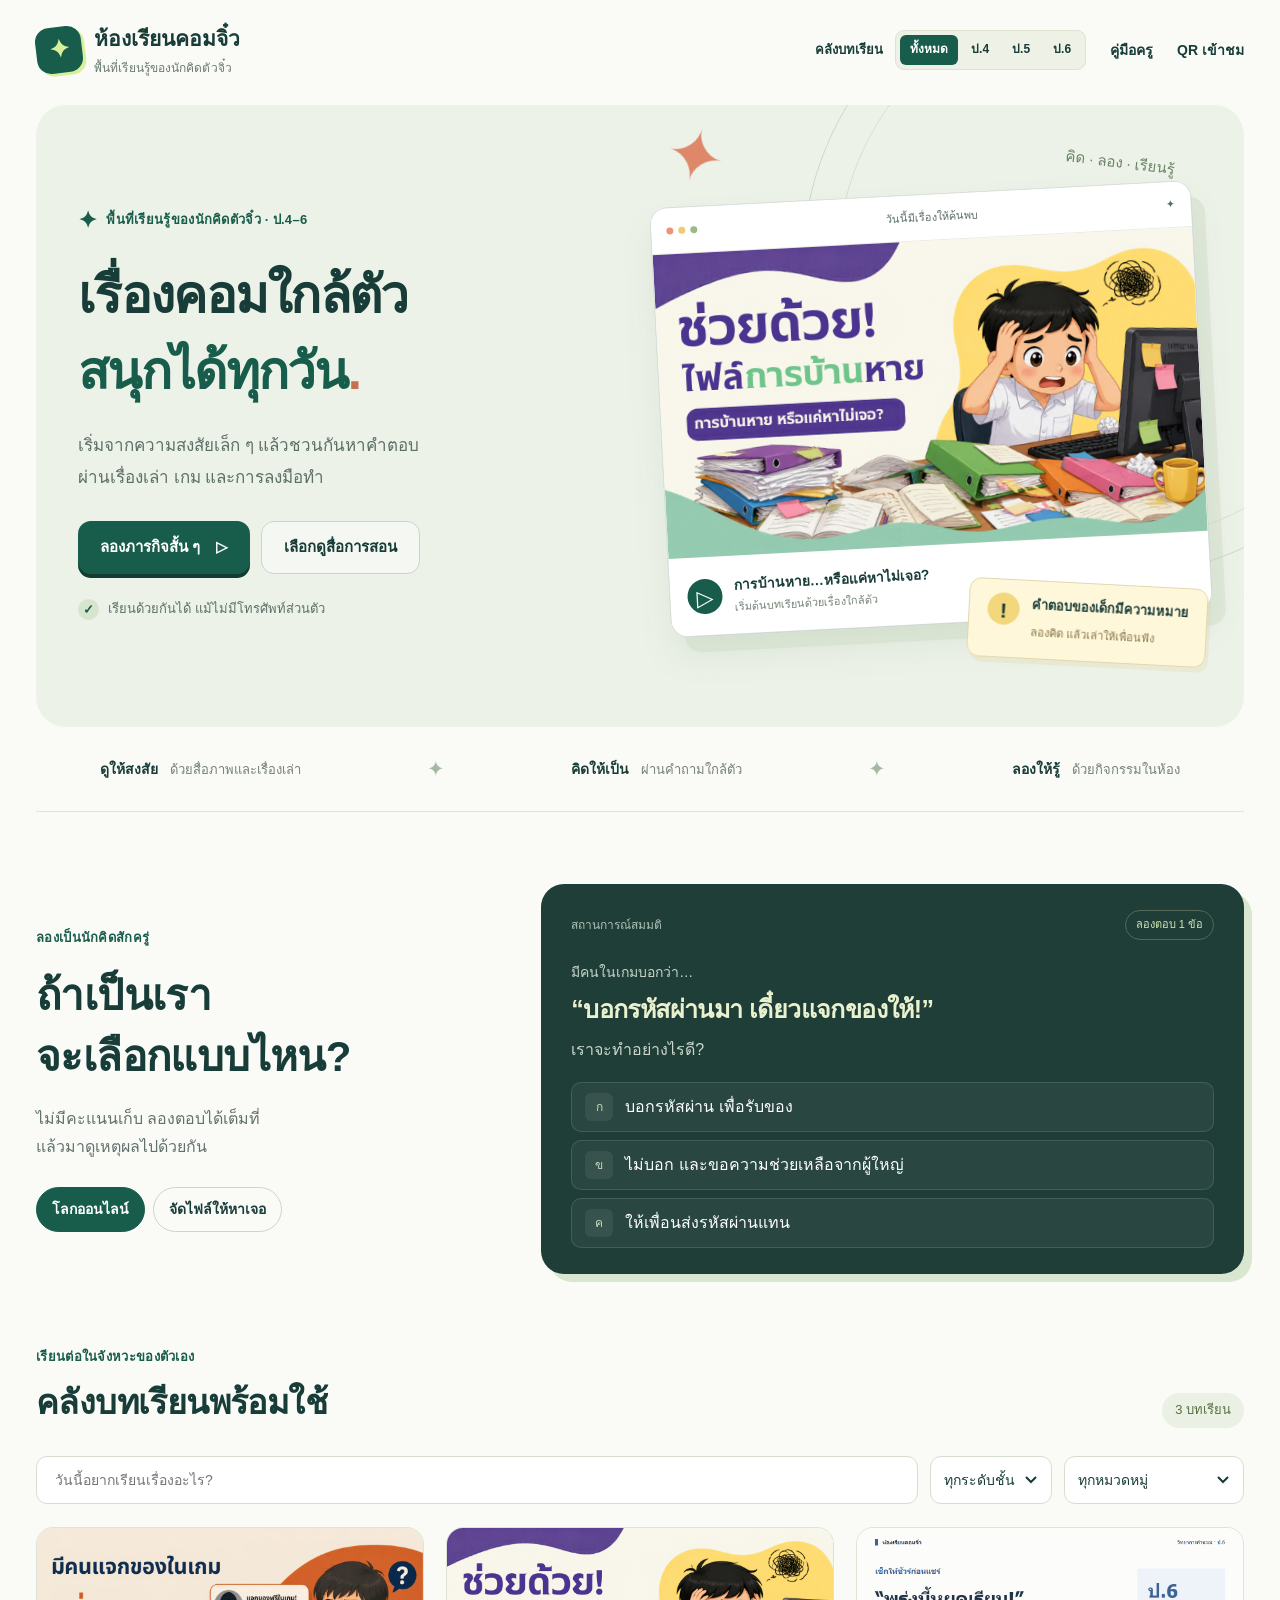
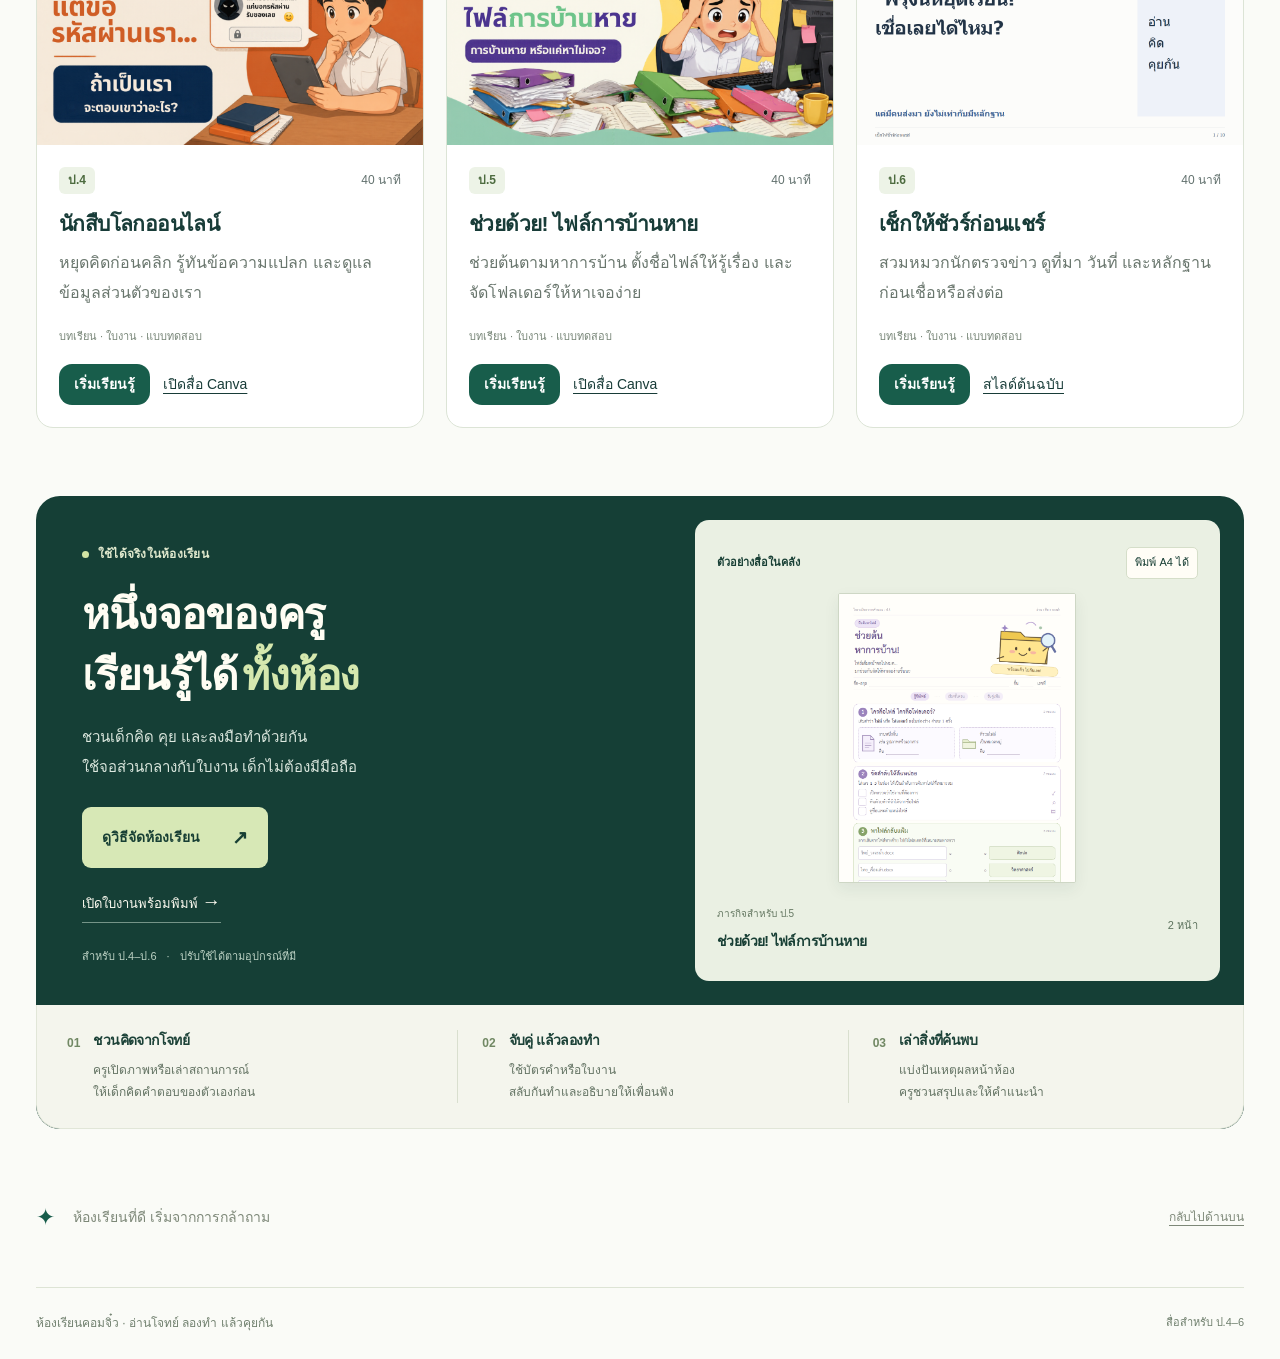
==== docs/index.html @ 52961759 "Add grade navigation with direct filtered lesson links" ====
<!doctype html>
<html lang="th"><head><meta charset="utf-8"><meta name="viewport" content="width=device-width,initial-scale=1"><meta name="theme-color" content="#185d4b"><title>ห้องเรียนคอมจิ๋ว · เรื่องคอมใกล้ตัว สนุกได้ทุกวัน</title><link rel="stylesheet" href="./style.css"><link rel="stylesheet" href="./polish.css"><link rel="stylesheet" href="./classroom.css"><script defer src="./qrcode.js"></script><script defer src="./app.js"></script></head>
<body><a class="skip-link" href="#mainContent">ข้ามไปเนื้อหา</a><header class="header"><a class="brand" href="#"><span class="logo" aria-hidden="true">✦</span><span>ห้องเรียนคอมจิ๋ว<small>พื้นที่เรียนรู้ของนักคิดตัวจิ๋ว</small></span></a><nav aria-label="เมนูหลัก"><div class="grade-navigation" aria-label="คลังบทเรียน แยกตามชั้น"><a class="grade-nav-title" href="#library">คลังบทเรียน</a><div class="grade-nav-links"><a data-nav-grade="" href="#library">ทั้งหมด</a><a data-nav-grade="4" href="#library/4">ป.4</a><a data-nav-grade="5" href="#library/5">ป.5</a><a data-nav-grade="6" href="#library/6">ป.6</a></div></div><a href="./teacher-guide.html">คู่มือครู</a><a id="shareLink" href="#share" hidden>QR เข้าชม</a><button id="adminButton" class="outline" hidden>โหมดคุณครู</button></nav></header><div id="mainContent" tabindex="-1"><main id="app"><p class="loading">กำลังเตรียมห้องเรียน…</p></main></div><footer>ห้องเรียนคอมจิ๋ว · อ่านโจทย์ ลองทำ แล้วคุยกัน <span>สื่อสำหรับ ป.4–6</span></footer><dialog id="auth"><form id="loginForm"><button type="button" class="close" aria-label="ปิด">×</button><div class="eyebrow">ห้องเตรียมสื่อ</div><h2 id="authTitle">ยินดีต้อนรับคุณครู</h2><p id="authHelp"></p><label>รหัสผ่าน<input name="password" type="password" minlength="8" maxlength="128" required autocomplete="current-password"></label><p id="authError" class="error" role="alert"></p><button class="primary" type="submit">เข้าห้องคุณครู</button></form></dialog><div id="toast" role="status"></div></body></html>
---- docs/style.css ----
:root{--ink:#183a39;--muted:#5e7470;--green:#176c55;--lime:#d5ef78;--bg:#f6f9f7;--line:#dce6e0}*{box-sizing:border-box}body{margin:0;background:var(--bg);color:var(--ink);font-family:Tahoma,"Leelawadee UI",sans-serif;font-size:16px;line-height:1.75}button,input,select,textarea{font:inherit}button,a,input,select,textarea{-webkit-tap-highlight-color:transparent}button,a{touch-action:manipulation}a{color:inherit}button{cursor:pointer;border:0;border-radius:12px;padding:10px 19px;background:#e8efeb;color:var(--ink);font-weight:bold}button:hover,.button:hover{filter:brightness(.95)}:focus-visible{outline:3px solid #db9b18;outline-offset:4px}.header{max-width:1240px;margin:auto;padding:25px 36px;display:flex;align-items:center;justify-content:space-between;gap:20px}.brand{display:flex;align-items:center;gap:12px;text-decoration:none;font-size:21px;font-weight:bold}.brand small{display:block;font-size:12px;font-weight:normal;color:var(--muted)}.logo{display:grid;place-items:center;background:var(--green);color:var(--lime);border-radius:15px;width:49px;height:49px;font-size:29px;transform:rotate(-5deg)}nav{display:flex;align-items:center;gap:26px}nav a{text-decoration:none;font-size:14px}.outline{background:transparent;border:1px solid #a8beb4}.primary,.button{background:var(--green);color:white}.button{display:inline-block;text-decoration:none;border-radius:12px;padding:11px 20px;font-weight:bold}.secondary{background:var(--lime);color:var(--ink)}#app,.guide{max-width:1168px;margin:10px auto 60px;padding:0 24px}.hero{background:#dfede5;border-radius:28px;padding:44px 46px;display:grid;grid-template-columns:1.3fr 1fr;gap:25px;overflow:hidden;align-items:center}.eyebrow{font-size:12px;letter-spacing:2px;font-weight:bold;color:var(--green)}.pill{display:inline-block;background:#fff9;border-radius:30px;padding:5px 13px;font-size:14px}h1{font-size:clamp(32px,4vw,48px);line-height:1.45;letter-spacing:-1.3px;margin:18px 0}h1 em{font-style:normal;color:var(--green)}h2{font-size:26px;line-height:1.5}h3{font-size:20px;line-height:1.5}.hero p{color:#46665c;max-width:490px}.hero .button{margin-top:12px}.hero-art{position:relative;min-height:285px;display:grid;place-items:center}.orbit{position:absolute;width:265px;height:265px;border:1px dashed #8caf9b;border-radius:50%}.computer{width:244px;transform:rotate(-7deg);position:relative}.screen{background:#fff;border:10px solid #244e42;border-radius:22px;padding:22px 20px;box-shadow:10px 13px 0 #bbd3c2}.screen-face{display:flex;justify-content:center;gap:30px;padding:12px}.eye{width:12px;height:20px;background:var(--green);border-radius:10px}.smile{width:42px;height:20px;border-bottom:5px solid var(--green);border-radius:50%;margin:0 auto 20px}.code-line{height:8px;border-radius:10px;background:#c6dfce;margin-top:9px;width:80%}.code-line:last-child{width:55%;background:var(--lime)}.stand{height:30px;width:48px;background:#244e42;margin:auto}.base{height:12px;width:120px;background:#244e42;margin:auto;border-radius:8px}.badge{position:absolute;background:white;border-radius:15px;padding:9px 14px;box-shadow:0 7px 20px #234b4012;font-size:14px;font-weight:bold}.badge.top{top:0;right:0;transform:rotate(6deg)}.badge.bottom{bottom:7px;left:0;transform:rotate(4deg)}.star{position:absolute;font-size:40px;color:#a17b13;right:0;bottom:55px}.features{display:flex;gap:28px;padding:22px 5px;color:var(--muted);font-size:14px}.features b{color:var(--green)}.section-top{display:flex;justify-content:space-between;align-items:end;gap:18px;margin:25px 0 22px}.section-top h2{margin:0}.section-top p{margin:5px 0;color:var(--muted)}.filters{display:flex;gap:10px;flex-wrap:wrap;margin:20px 0 25px}input,select,textarea{border:1px solid #bdcec4;background:white;border-radius:10px;padding:10px 13px;color:var(--ink);max-width:100%}input[type=search]{flex:1;min-width:200px}select{appearance:none;background-image:url("data:image/svg+xml,%3Csvg xmlns='http://www.w3.org/2000/svg' width='20' height='20'%3E%3Cpath d='m5 7 5 5 5-5' fill='none' stroke='%23183a39' stroke-width='2'/%3E%3C/svg%3E");background-repeat:no-repeat;background-position:right 10px center;padding-right:36px}.grid{display:grid;grid-template-columns:repeat(3,1fr);gap:22px}.card{background:white;border:1px solid var(--line);border-radius:20px;overflow:hidden;display:flex;flex-direction:column}.card-art{height:154px;display:flex;align-items:center;justify-content:center;position:relative;background:#e5eafb;overflow:hidden}.card:nth-child(3n+2) .card-art{background:#f8edcb}.card:nth-child(3n+3) .card-art{background:#dceee7}.art-symbol{font-size:68px;line-height:1;background:#ffffffb0;width:94px;height:94px;display:grid;place-items:center;border-radius:25px;transform:rotate(-8deg);box-shadow:8px 8px 0 #ffffff60;color:#324a7d}.card:nth-child(3n+2) .art-symbol{color:#8a6214;transform:rotate(7deg)}.card:nth-child(3n+3) .art-symbol{color:var(--green)}.art-word{position:absolute;right:16px;bottom:10px;font-size:12px;letter-spacing:2px;font-weight:bold;opacity:.6}.card-body{padding:22px;display:flex;flex-direction:column;flex:1}.meta{font-size:14px;color:var(--muted);display:flex;justify-content:space-between;gap:10px}.tag{background:#edf4ee;padding:2px 8px;border-radius:6px;color:var(--green)}.card h3{margin:15px 0 8px}.card p{color:var(--muted);font-size:15px;margin:0 0 20px}.card .button{margin-top:auto;text-align:center}.note{margin-top:30px;padding:24px 28px;border:1px dashed #a3c5b4;border-radius:18px;display:flex;align-items:center;justify-content:space-between;gap:20px;background:#edf4ed}.note h3{margin:0 0 4px}.note p{margin:0;color:var(--muted);font-size:14px}footer{max-width:1120px;margin:0 auto;padding:25px 20px;border-top:1px solid var(--line);font-size:13px;color:var(--muted);display:flex;justify-content:space-between;gap:20px}.breadcrumb{display:inline-block;margin:15px 0 22px;color:var(--green)}.lesson-head{background:#dfede5;padding:30px 36px;border-radius:22px}.lesson-head h1{font-size:36px}.actions{display:flex;gap:10px;flex-wrap:wrap;margin-top:20px}.lesson-layout{display:grid;grid-template-columns:1fr 290px;gap:24px;margin-top:25px}.panel{background:white;border:1px solid var(--line);border-radius:18px;padding:28px;margin-bottom:22px}.panel h2:first-child,.panel h3:first-child{margin-top:0}.prose{white-space:pre-wrap;line-height:2}.lesson-layout aside .panel{position:sticky;top:20px;background:#f0f5e8}.quiz-question{border:0;border-bottom:1px solid var(--line);padding:20px 0;margin:0}.quiz-question legend{font-weight:bold;padding-top:20px}.choice{display:flex;gap:12px;padding:10px;margin:7px 0;background:#f5f8f5;border-radius:10px;cursor:pointer}.choice input{width:18px;flex-shrink:0}.result{background:#edf5e7;border-radius:12px;padding:20px;margin-top:18px}.result p{margin:8px 0}.worksheet{background:white;padding:38px;max-width:850px;margin:20px auto;border:1px solid var(--line)}.worksheet h1{font-size:28px}.worksheet .prose{line-height:2.4}.toolbar{display:flex;gap:10px;flex-wrap:wrap;margin:20px 0}.admin-row{display:flex;align-items:center;justify-content:space-between;gap:20px;padding:20px 0;border-bottom:1px solid var(--line)}.admin-row h3{margin:0}.admin-row p{margin:3px 0;color:var(--muted);font-size:14px}.admin-row .actions{margin:0}.danger{color:#a02b28;background:#fff0ee}.form-grid{display:grid;grid-template-columns:1fr 1fr;gap:18px}label{display:block}label input:not([type=radio]):not([type=checkbox]),label textarea,label select{width:100%;display:block;margin-top:7px}textarea{min-height:100px;resize:vertical}.wide{grid-column:1/-1}.check{display:flex;gap:10px;align-items:center}.editor-quiz{background:#f4f7f4;border-radius:14px;padding:20px;margin:16px 0}.muted{color:var(--muted)}.error{color:#a02b28}.empty{text-align:center;padding:40px;grid-column:1/-1}dialog{border:1px solid var(--line);border-radius:22px;padding:32px;max-width:440px;width:calc(100% - 32px);color:var(--ink)}dialog::backdrop{background:#13372c80}dialog .primary{width:100%}.close{float:right;padding:0 10px;font-size:25px;background:none}#toast{position:fixed;bottom:25px;left:50%;transform:translateX(-50%);background:var(--ink);color:white;border-radius:12px;padding:12px 22px;display:none;z-index:10}.loading{text-align:center;padding:80px}.guide{max-width:900px}.guide table{width:100%;border-collapse:collapse}.guide td,.guide th{border:1px solid var(--line);padding:12px;text-align:left}@media(max-width:800px){.header{padding:20px;align-items:flex-start}.brand{font-size:17px}.brand small{display:none}nav{gap:12px;flex-wrap:wrap;justify-content:flex-end}nav a{font-size:13px}.hero{padding:28px;grid-template-columns:1fr}.hero-art{display:none}.grid{grid-template-columns:1fr 1fr}.features{gap:12px;flex-wrap:wrap}.lesson-layout{grid-template-columns:1fr}.lesson-layout aside{grid-row:1}.lesson-layout aside .panel{position:static}.section-top,.note{align-items:flex-start;flex-direction:column}.admin-row{align-items:flex-start;flex-direction:column}}@media(max-width:520px){.grid,.form-grid{grid-template-columns:1fr}.wide{grid-column:auto}.header{flex-direction:column}nav{justify-content:flex-start}.hero{padding:24px}#app{padding:0 16px}.lesson-head,.panel{padding:22px}.lesson-head h1{font-size:29px}.features{font-size:12px}footer{flex-direction:column}.worksheet{padding:20px}.section-top h2{font-size:24px}}@media print{body{background:white;color:black;font-size:12pt}.header,footer,.no-print,dialog,#toast{display:none!important}#app,.guide{margin:0;padding:0;max-width:none}.worksheet{border:0;padding:0;margin:0;max-width:none}.worksheet .prose{line-height:2}.worksheet h1{font-size:20pt}.panel{border:0;padding:0;break-inside:avoid}.guide h1{font-size:24pt}@page{size:A4;margin:16mm}}
---- docs/polish.css ----
/* Offline visual layer: all illustrations, fonts and QR assets stay on this machine. */
[hidden]{display:none!important}.skip-link{position:fixed;top:-80px;left:20px;z-index:99;background:white;padding:12px;border:2px solid var(--green);border-radius:10px}.skip-link:focus{top:10px}html{scroll-behavior:smooth;scroll-padding-top:25px}body{background:#f7faf8}.header{padding-top:24px;padding-bottom:24px}.brand small{font-size:13px}nav{gap:22px}nav a{font-size:15px}nav a:hover{color:var(--green);text-decoration:underline;text-underline-offset:6px}.header .outline{background:white;border-color:#d2e1d8;box-shadow:0 3px 0 #e6eee8}.hero{position:relative;background:radial-gradient(ellipse at 95% 0%,#f1f7cc 0,transparent 45%),linear-gradient(120deg,#dcefe5,#e6f2e9);border:1px solid #d4e7da;padding:42px 46px 46px;min-height:420px;box-shadow:0 8px 0 #eaf1eb}.hero h1{font-size:clamp(34px,4.3vw,52px);line-height:1.45;margin:16px 0}.hero h1 em{position:relative}.hero h1 em:after{content:'';height:8px;border-radius:50%;background:#aacd6d80;position:absolute;left:0;right:0;bottom:-7px;transform:rotate(-2deg)}.hero .pill{border:1px solid #ffffffc0;font-size:14px}.hero p{font-size:17px}.hero-art{min-height:290px}.orbit{width:290px;height:290px;background:#ffffff30;border-color:#a3c5aa}.computer{width:263px;filter:drop-shadow(0 14px 16px #2b5b3610)}.screen{padding:26px 22px}.badge{padding:12px 16px;border:1px solid #e1e9d9}.badge.top{right:-4px;top:8px}.badge.bottom{left:6px;bottom:2px}.hero-actions{display:flex;gap:12px;align-items:center;flex-wrap:wrap}.hero-actions .text-link{font-weight:bold;text-decoration:none;border-bottom:1px solid #87ae98;padding:8px 0;margin-top:12px}.hero-actions .button{padding:13px 24px;box-shadow:0 4px 0 #0b4839}.features{padding:24px 4px 20px;gap:0;justify-content:space-between;max-width:810px}.features span{display:flex;gap:10px;align-items:center;font-size:14px}.features b{display:grid;place-items:center;width:27px;height:27px;background:#e5efdb;border-radius:50%}.section-top{margin-top:32px}.section-top h2{font-size:29px;margin-top:4px}.eyebrow{letter-spacing:1.5px}.filters{background:white;border:1px solid #e3ebe5;padding:12px;border-radius:17px;box-shadow:0 5px 15px #284a3504;gap:12px}.filters input{background:#f7faf8;border-color:#e5ece7}.filters select{border-color:#e5ece7}.filters input[type=search]{padding-left:18px}.grid{gap:24px}.card{border-color:#e0e9e2;border-radius:22px;box-shadow:0 5px 0 #eaf0eb;transition:transform .18s,box-shadow .18s}.card:hover{transform:translateY(-5px);box-shadow:0 13px 24px #163c2c0e}.card-art,.card:nth-child(3n+2) .card-art,.card:nth-child(3n+3) .card-art{height:187px;background:radial-gradient(circle at 80% 20%,#fff8 0 5%,transparent 5%),#e5edf8;color:#596d9b;border-bottom:1px solid #ffffff70}.card[data-grade="ป.4"] .card-art{background-color:#ece8fa;color:#7263a8}.card[data-grade="ป.5"] .card-art{background-color:#f9edce;color:#a17e36}.card[data-grade="ป.6"] .card-art{background-color:#dcefe9;color:#3b8b78}.lesson-illustration{width:210px;height:178px;transition:transform .2s}.card:hover .lesson-illustration{transform:rotate(-3deg) scale(1.03)}.art-word{display:none}.card-body{padding:23px}.card .meta{align-items:center}.card .tag{background:#eff4f0;border:1px solid #e1ebe2;padding:3px 10px;border-radius:8px;font-weight:bold}.card h3{font-size:22px;margin:14px 0 10px}.card p{font-size:16px;line-height:1.85}.card-category{font-size:13px;color:var(--muted);margin:14px 0 -6px}.card .button{background:#eff6f0;color:#176c55;border:1px solid #d8e8da;padding:11px 16px}.card .button:hover{background:var(--green);color:white;filter:none}.card-resources{display:flex;gap:12px;flex-wrap:wrap;font-size:13px;color:#5f7869;padding-bottom:18px;margin-top:auto}.card .button{margin-top:0}.note{background:linear-gradient(110deg,#e9f2e2,#eff5ed);border:1px solid #dce8d5;padding:27px 30px;margin-top:35px}.note h3{font-size:22px}.note .button{flex-shrink:0}.lesson-head{position:relative;background:linear-gradient(120deg,#dfede5,#edf4d7);border:1px solid #d8e5d9}.lesson-head h1{letter-spacing:-.6px}.panel{box-shadow:0 4px 0 #eaf0eb}.lesson-layout .prose{line-height:2.15;font-size:17px}.choice{border:1px solid transparent;transition:border-color .15s,background .15s}.choice:has(input:checked){border-color:var(--green);background:#e7f1e7}.choice input{accent-color:var(--green)}.quiz-question legend{font-size:18px}.result h3{color:var(--green)}button:disabled{cursor:not-allowed;opacity:.55}.share-intro{text-align:center;padding:28px 15px}.share-intro h1{font-size:40px;margin:13px 0}.share-intro p{color:var(--muted);font-size:18px}.share-layout{display:grid;grid-template-columns:1fr 1fr;gap:28px;align-items:start}.qr-panel{background:white;padding:32px;border:1px solid #d9e5dc;border-radius:28px;text-align:center;box-shadow:0 8px 0 #e4eee4}.qr-panel .pill{background:#edf4e6;color:var(--green)}.qr-image{display:block;width:100%;max-width:340px;aspect-ratio:1;margin:12px auto;background:white}.visitor-url{display:block;font-family:Consolas,monospace;font-size:21px;overflow-wrap:anywhere;color:var(--green);font-weight:bold}.wifi-caption{font-size:21px;font-weight:bold;margin:0 0 12px;overflow-wrap:anywhere}.qr-panel .muted{font-size:14px}.share-steps{padding-left:25px}.share-steps li{padding:0 0 13px 8px}.share-layout label{font-weight:bold;font-size:15px}.wifi-input{margin-top:18px}.share-layout details{border-top:1px solid var(--line);padding-top:18px;margin-top:20px}.share-layout details summary{cursor:pointer;font-weight:bold}.share-layout details p,.share-layout .muted{font-size:14px}.qr-placeholder{height:330px;display:grid;place-items:center;color:var(--muted)}
@media(max-width:900px){nav{gap:14px}.header{padding-inline:24px}.brand{font-size:18px}.brand small{font-size:12px}.hero{padding:32px}.hero h1{font-size:38px}.hero-art{min-height:270px}.computer{width:220px}.orbit{width:245px;height:245px}.badge{font-size:12px}.share-layout{gap:18px}.qr-panel{padding:22px}}@media(max-width:800px){.hero{min-height:0}.hero-art{display:grid;min-height:210px}.hero{grid-template-columns:1fr .75fr;gap:10px}.hero h1{font-size:32px}.hero p{font-size:16px}.computer{width:175px}.screen{border-width:7px;padding:14px}.orbit{width:195px;height:195px}.screen-face{gap:23px}.badge{padding:7px 10px}.badge.bottom{left:-20px;bottom:-5px}.badge.top{top:-5px;right:-10px}.hero .star{font-size:27px;right:-9px;bottom:37px}.features{gap:12px;justify-content:flex-start}.features span{font-size:13px}.share-layout{grid-template-columns:1fr}.share-layout .qr-panel{max-width:540px;width:100%;margin:auto}}@media(max-width:580px){.header{padding:18px 20px;gap:17px;flex-direction:column}.brand{font-size:20px}.brand small{display:block;font-size:12px}nav{gap:15px;width:100%;justify-content:flex-start;flex-wrap:wrap}nav a{font-size:14px}nav button{font-size:14px;padding:7px 10px}#app{padding:0 16px}.hero{padding:26px 24px;grid-template-columns:1fr}.hero h1{font-size:36px}.hero-art{display:none}.hero-actions .text-link{font-size:14px}.features{padding:20px 0 8px;gap:8px}.features span{font-size:12px}.features b{width:22px;height:22px}.section-top{margin-top:25px;gap:8px}.section-top h2{font-size:26px}.filters{padding:10px;gap:8px}.filters input{width:100%;flex-basis:100%}.filters select{flex:1;min-width:0;font-size:14px}.grid{grid-template-columns:1fr;gap:22px}.card-art,.card:nth-child(3n+2) .card-art,.card:nth-child(3n+3) .card-art{height:185px}.card h3{font-size:23px}.note{padding:24px}.share-intro{padding:20px 0}.share-intro h1{font-size:31px}.share-intro p{font-size:16px}.qr-panel{padding:24px 18px}.share-layout>.panel{padding:23px}.visitor-url{font-size:19px}.wifi-caption{font-size:19px}}@media(prefers-reduced-motion:reduce){html{scroll-behavior:auto}.card,.lesson-illustration{transition:none}.card:hover,.card:hover .lesson-illustration{transform:none}}@media print{.skip-link{display:none}.sharing .share-layout{display:block}.sharing .share-intro{padding:0}.sharing .qr-panel{box-shadow:none;border:0;max-width:600px;margin:auto}.sharing .qr-image{max-width:360px}.sharing .share-intro h1{font-size:27pt}.sharing .qr-panel .pill{background:white}.panel{box-shadow:none}.card{box-shadow:none}}

@media screen and (max-width:580px){.hero h1 em{display:inline-block;white-space:nowrap}}
---- docs/classroom.css ----
:root{--ink:#183c38;--muted:#62716e;--green:#185d4b;--lime:#d8f09b;--bg:#fafbf7;--line:#dce4dc;--coral:#e98366;--purple:#7666b0}
body{background:var(--bg);font-family:Tahoma,'Leelawadee UI',sans-serif;color:var(--ink);line-height:1.75}html{scroll-padding-top:105px}h1,h2,h3{letter-spacing:-.6px}a,button{-webkit-tap-highlight-color:transparent}.header{max-width:1280px;padding:21px 36px;margin:0 auto;gap:20px;border:0}.brand{font-size:21px;gap:12px;white-space:nowrap}.brand small{font-size:12px;color:#687b71;display:block;letter-spacing:.1px}.logo{width:46px;height:46px;border-radius:14px;background:var(--green);color:#d8f09b;transform:rotate(-7deg);font-size:25px;box-shadow:3px 3px 0 #d8f09b;border:0}.header nav{gap:24px}.header nav a{font-size:14px;font-weight:bold}.header .outline{border:1px solid #b6c7b8;background:transparent;border-radius:50px;font-size:13px;padding:8px 15px;box-shadow:none}.header nav a:hover{color:var(--green)}#app{max-width:1280px;margin:5px auto 50px;padding:0 36px}.button,button{border-radius:13px;font-size:15px;font-weight:bold;transition:background .18s,transform .18s}.button{display:inline-flex;align-items:center;justify-content:center;gap:16px;background:var(--green);color:white;padding:13px 22px;line-height:1.65;text-decoration:none}.button:hover{transform:translateY(-2px);filter:none;background:#124b3d}.button.secondary{background:#f5f7f0;color:var(--ink);border:1px solid #c9d6c7}.button.secondary:hover{background:#edf2e5}.overline{font-size:13px;font-weight:bold;margin:0 0 16px;letter-spacing:.3px;color:var(--green)}.tiny-spark{font-size:23px;vertical-align:middle;margin-right:5px;color:var(--green)}
.welcome-stage{display:grid;grid-template-columns:1.02fr 1fr;gap:30px;align-items:center;min-height:570px;padding:54px 42px 65px;border-radius:30px;background:#edf2e8;position:relative;isolation:isolate;overflow:hidden}.welcome-stage:before{content:'';position:absolute;width:620px;height:620px;border:1px solid #cbd9c6;border-radius:50%;right:-180px;top:-150px;z-index:-1}.welcome-stage:after{content:'';position:absolute;width:550px;height:550px;border:1px solid #d6e0cc;border-radius:50%;right:-145px;top:-115px;z-index:-1}.welcome-copy{position:relative;z-index:2}.welcome-copy h1{font-size:clamp(37px,4vw,55px);line-height:1.48;letter-spacing:-1.7px;margin:18px 0 20px;white-space:nowrap}.welcome-copy h1 em{font-style:normal;color:var(--green);position:relative}.coral-dot{color:#c86f53}.welcome-description{font-size:17px;line-height:1.9;color:#5c7068;margin:0 0 27px}.welcome-actions{display:flex;gap:11px;flex-wrap:wrap}.welcome-actions .primary{box-shadow:0 4px 0 #123e32}.welcome-actions .secondary{background:#ffffff6b}.welcome-note{display:flex;align-items:center;gap:9px;font-size:13px;color:#5c7068;margin-top:24px}.note-mark{width:21px;height:21px;border-radius:50%;background:#d7e5cf;display:inline-grid;place-items:center;font-weight:bold;color:var(--green)}.welcome-visual{position:relative;padding:35px 0 38px 0;min-width:0}.slide-window{display:block;background:#fff;border:1px solid #1a44392b;border-radius:17px;overflow:hidden;transform:rotate(-3deg);box-shadow:13px 16px 0 #c8d8c066,0 20px 35px #3e664b16;text-decoration:none;position:relative;z-index:1;transition:transform .3s}.slide-window:hover{transform:rotate(-1deg) translateY(-3px)}.window-bar{display:flex;justify-content:space-between;align-items:center;padding:13px 15px;background:#fff;font-size:11px;color:#5c7068;border-bottom:1px solid #e8ece4}.window-dots{display:flex;gap:5px}.window-dots i{width:7px;height:7px;border-radius:50%;background:#d8dfd2}.window-dots i:first-child{background:#ec9479}.window-dots i:nth-child(2){background:#edcc74}.window-dots i:last-child{background:#9cb98a}.slide-window>img{width:100%;aspect-ratio:600/338;display:block;object-fit:cover}.window-caption{padding:17px;display:flex;align-items:center;gap:12px;background:white}.window-caption b{display:block;font-size:14px}.window-caption small{font-size:11px;color:#788479;display:block}.mini-play{background:var(--green);width:35px;height:35px;border-radius:50%;display:grid;place-items:center;color:white;font-size:22px}.floating-note{position:absolute;bottom:0;right:-5px;z-index:3;transform:rotate(3deg);background:#fff7d9;border:1px solid #e1d8ae;padding:13px 18px;border-radius:12px;display:flex;gap:12px;box-shadow:3px 5px 0 #dbc77b30}.floating-note>span{width:32px;height:32px;background:#f2d77d;display:grid;place-items:center;border-radius:50%;font-weight:bold;font-size:21px}.floating-note b{font-size:13px;display:block}.floating-note small{font-size:11px;color:#85774b}.orbit-word{position:absolute;top:-9px;right:27px;font-size:15px;transform:rotate(7deg);color:#698366}.visual-star{position:absolute;color:#df8769;font-size:72px;top:-39px;left:5px;transform:rotate(14deg);z-index:2;line-height:1}.learning-ribbon{display:flex;justify-content:space-around;align-items:center;padding:24px 10px;gap:18px;border-bottom:1px solid var(--line);font-size:13px;color:#758077}.learning-ribbon b{color:var(--ink);margin-right:8px;font-size:14px}.learning-ribbon i{font-style:normal;color:#a7b8a2;font-size:21px}
.mission-section{margin:72px 0;display:grid;grid-template-columns:.78fr 1.22fr;gap:56px;align-items:center}.mission-heading h2{font-size:42px;line-height:1.45;margin:0 0 18px}.mission-heading>p:not(.overline){font-size:16px;color:var(--muted)}.mission-tabs{display:flex;flex-wrap:wrap;gap:8px;margin-top:26px}.mission-tab{border:1px solid #cad7c8;background:transparent;font-size:13px;border-radius:50px;padding:9px 15px}.mission-tab.active{background:var(--green);border-color:var(--green);color:white}.mission-box{background:#203e38;color:white;padding:26px 30px;border-radius:23px;box-shadow:8px 8px 0 #dae7d0;position:relative;min-height:390px}.mission-topline{display:flex;justify-content:space-between;align-items:center;gap:10px;font-size:12px;color:#adc2b7}.mission-chip{border:1px solid #52695c;padding:4px 10px;border-radius:30px;color:#d5e8b5;font-size:11px}.story-intro{font-size:14px;color:#c7d5c9;margin:20px 0 5px}.mission-box h3{font-size:25px;color:#e9f1ce;line-height:1.6;margin:0 0 7px}.story-question{font-size:14px;margin:5px 0 18px;color:#cad9cc}.mission-options{display:grid;gap:8px}.mission-option{display:flex;align-items:center;text-align:left;gap:12px;background:#ffffff0b;color:white;border:1px solid #66837766;border-radius:10px;padding:10px 13px;font-size:14px;font-weight:normal;min-height:50px}.mission-option:hover:not(:disabled){background:#ffffff17;border-color:#d7edb0;transform:translateX(3px)}.option-letter{display:grid;place-items:center;background:#ffffff12;border-radius:6px;width:28px;height:28px;flex:0 0 28px;font-size:12px;color:#c6d8bf}.mission-option:disabled{opacity:1;cursor:default}.mission-option.correct{background:#d9edb4;color:#203e38;border-color:#d9edb4;font-weight:bold}.mission-option.correct .option-letter{background:#aec88c;color:#173d2e}.mission-option.incorrect{border-color:#eba48c;background:#634c40}.mission-feedback:empty{display:none}.mission-feedback{margin-top:18px;font-size:14px;padding:14px 16px;border-radius:10px;background:#ffffff0d;color:#edf5e5}.mission-feedback b{color:#d4ecab}.mission-feedback p{margin:5px 0 0}.mission-reset{background:transparent;color:#d4ecab;font-size:13px;padding:8px 0 0;text-decoration:underline;text-underline-offset:4px}.section-top{display:flex;flex-direction:row;justify-content:space-between;align-items:end;gap:24px;margin:0 0 28px}.section-top h2{font-size:34px;margin:0;line-height:1.5}.section-top .overline{margin:0 0 8px;color:var(--green);font-size:13px}.section-top .section-aside{font-size:13px;color:var(--muted);text-align:right;margin:0}.showcase-grid{display:grid;grid-template-columns:1fr 1fr;gap:28px}.showcase-card{border:1px solid #dce3d8;border-radius:20px;overflow:hidden;background:white;transition:transform .2s,box-shadow .2s}.showcase-card:hover{transform:translateY(-4px);box-shadow:0 12px 25px #1b3a3310}.showcase-image{display:block;position:relative;padding:20px 20px 0;background:#ece8f7;text-decoration:none}.online-showcase .showcase-image{background:#f4e4cf}.showcase-image img{width:100%;display:block;aspect-ratio:600/338;border-radius:10px 10px 0 0;object-fit:cover;border:1px solid #00000008}.cover-label{position:absolute;top:31px;left:31px;background:#fffef3e8;color:#364c40;border-radius:30px;padding:4px 10px;font-size:10px;opacity:0;transition:opacity .15s}.showcase-image:hover .cover-label,.showcase-image:focus-visible .cover-label{opacity:1}.showcase-body{padding:25px 28px 28px}.topic-label{font-size:12px;font-weight:bold;color:#736199}.online-showcase .topic-label{color:#b36843}.showcase-body h3{font-size:26px;margin:8px 0 10px}.showcase-body p{font-size:15px;color:var(--muted);line-height:1.85;margin:0 0 21px}.showcase-body .button{width:100%;justify-content:space-between;background:#f2eff8;border:1px solid #e0d8ef;color:#54447c;font-size:14px}.online-showcase .button{background:#fbf2e5;border-color:#eadfc9;color:#815533}.media-note{font-size:12px;color:#737c72;text-align:center;margin:22px 0 0}.lesson-library{padding-top:68px;margin-top:0}.count-label{font-size:13px;padding:6px 13px;border-radius:30px;background:#eaf0e3;color:#577044;white-space:nowrap}.filters{display:flex;gap:12px;background:none;border:0;border-radius:0;box-shadow:none;padding:0;margin:0 0 23px}.filters input,.filters select{border:1px solid #d6ded0;background-color:white;border-radius:11px;font-size:14px;min-height:48px}.filters input{min-width:120px;flex:1}.lesson-grid{display:grid;grid-template-columns:repeat(3,minmax(0,1fr));gap:22px}.card{display:flex;flex-direction:column;padding:0;border:1px solid #dce4d6;border-radius:17px;background:white;box-shadow:none;overflow:hidden;gap:0;transition:transform .2s}.card:hover{transform:translateY(-3px);box-shadow:0 8px 20px #173e3210}.card-art,.card:nth-child(3n+2) .card-art,.card:nth-child(3n+3) .card-art{height:auto;aspect-ratio:16/9;border:0;border-radius:0;background:#e9efdf;display:block;margin:0}.card-art img{width:100%;height:100%;object-fit:cover;display:block}.card-body{padding:22px;display:flex;flex-direction:column}.card .meta{font-size:12px;display:flex;align-items:center;justify-content:space-between;gap:10px}.card .tag{font-size:12px;background:#edf3e7;color:#4e6c40;border:0;padding:3px 9px;border-radius:6px}.card h3{font-size:21px;margin:14px 0 8px}.card p{font-size:14px;line-height:1.9;margin:0 0 18px;color:#69766d}.card-resources{font-size:11px;color:#798779;margin-top:auto;padding-bottom:18px}.card-actions{display:flex;align-items:center;gap:13px;flex-wrap:wrap}.card .button{font-size:13px;padding:9px 15px;margin:0;background:var(--green);color:white;border:0}.slide-link{font-size:12px;text-underline-offset:4px}.plain-cover{height:100%;padding:20px;display:flex;flex-direction:column;gap:10px}.plain-cover strong{font-size:22px}.together-section{margin:72px 0 0;background:#edf0e3;border-radius:25px;padding:42px 70px;display:grid;grid-template-columns:1fr 1.15fr;align-items:center;gap:70px;overflow:hidden}.together-section h2{font-size:36px;line-height:1.45;margin:0 0 16px}.together-section p:not(.overline){font-size:15px;color:#6a7767;margin:0 0 22px}.together-art{position:relative;height:245px}.paper-card{position:absolute;top:14px;width:150px;height:196px;border:1px solid #b6c6ac;box-shadow:6px 7px 0 #bcceb55c;display:flex;flex-direction:column;align-items:center;justify-content:center;border-radius:8px;color:var(--green);background:#fcfdf6;transform:rotate(-13deg)}.paper-card span{font-size:17px}.paper-card b{font-size:86px;line-height:1.3}.paper-two{left:130px;top:42px;transform:rotate(12deg);background:#d9e9bc;color:#507943}.paper-star{position:absolute;right:0;top:-30px;font-size:80px;color:#d48964}.home-end{display:flex;gap:13px;align-items:center;justify-content:center;margin:45px 0 0;font-size:14px;color:#7d8878}.home-end p{margin:0}.home-end a{font-size:12px;margin-left:auto;text-underline-offset:4px}footer{max-width:1208px;padding:25px 0;margin:auto;border-top:1px solid #dde4d5;font-size:12px;color:#6f7f6d}footer span{font-size:11px}.panel{border:1px solid #dce4d8;border-radius:20px;box-shadow:0 5px 0 #eef1e8;padding:30px}.breadcrumb{font-size:14px;color:#62825a;text-underline-offset:4px;margin-bottom:25px}.lesson-head{background:#eaf0e1;border:0;border-radius:25px;padding:40px;position:relative;overflow:hidden}.lesson-head:after{content:'✦';position:absolute;right:35px;top:12px;font-size:100px;color:#cbdcba;pointer-events:none}.lesson-head h1{font-size:40px;position:relative;z-index:1}.lesson-head .pill{background:#dbe7cf;color:#456a35;font-size:13px}.lesson-head p{max-width:780px;color:#61745d}.lesson-head .actions{position:relative;z-index:1}.lesson-layout{gap:26px;margin-top:30px}.lesson-layout .prose{font-size:16px;line-height:2.1}.lesson-layout aside .panel{background:#f3eedb;border:1px solid #e4ddbe;border-radius:18px;box-shadow:none}.choice{background:#f5f7ef;border-radius:10px;border:1px solid #e3e9da;padding:13px}.choice:has(input:checked){border-color:var(--green);background:#e9f0df}.result{background:#edf3e3;border:1px solid #d5e2c9;border-radius:14px}.admin-row{padding:23px 0}.admin-row h3{font-size:20px}.editor-quiz{background:#f0f4e9;border:1px solid #dce5d2;border-radius:15px}.form-grid input,.form-grid textarea,.form-grid select{border-color:#c7d6bd}input,select,textarea{border-radius:10px;font-size:15px}dialog{border-radius:23px;box-shadow:0 20px 100px #0b302d40}.qr-panel{border-radius:23px;box-shadow:7px 7px 0 #dce8ce}.share-intro h1{font-size:40px}.eyebrow{letter-spacing:.3px;font-size:13px}.worksheet{border-radius:16px}.guide{padding-top:25px}.guide>h1{color:var(--green)}:focus-visible{outline:3px solid #a35a3c;outline-offset:5px}
@media(min-width:1400px){.welcome-copy h1{font-size:57px}}
@media(max-width:1100px){.header{padding-inline:24px}.header nav{gap:16px}.header nav a{font-size:13px}.brand{font-size:18px}#app{padding:0 24px}.welcome-stage{padding:43px 28px 55px;min-height:500px;gap:20px}.welcome-copy h1{font-size:43px}.welcome-description{font-size:15px}.welcome-actions .button{font-size:13px;padding:12px 15px}.floating-note{right:0;padding:10px 12px}.mission-section{gap:34px}.together-section{padding:40px;gap:35px}.learning-ribbon{gap:10px;font-size:12px}.learning-ribbon b{font-size:13px}.showcase-body h3{font-size:23px}.card-body{padding:19px}footer{margin-inline:24px}}
@media(max-width:850px){.header{flex-wrap:wrap;align-items:center;gap:16px}.header nav{margin-left:auto}.header nav a{font-size:12px}.brand small{font-size:10px}.header .outline{font-size:12px}.welcome-stage{grid-template-columns:1fr 1fr;padding:36px 25px 45px;gap:20px;min-height:460px}.welcome-copy h1{font-size:35px;letter-spacing:-1px}.welcome-copy .overline{font-size:11px}.welcome-description{font-size:14px}.welcome-description br{display:none}.welcome-note{font-size:11px}.window-caption{padding:12px}.window-caption b{font-size:11px}.window-caption small{font-size:10px}.mini-play{width:27px;height:27px;flex-shrink:0}.floating-note b{font-size:11px}.floating-note small{font-size:10px}.floating-note{bottom:2px}.visual-star{font-size:53px;top:-12px}.orbit-word{top:3px;font-size:12px}.learning-ribbon span{display:flex;flex-direction:column;align-items:center;font-size:11px}.mission-section{grid-template-columns:1fr 1.3fr;gap:26px;margin:55px 0}.mission-heading h2{font-size:33px}.mission-heading>p:not(.overline){font-size:14px}.mission-box{padding:23px;min-height:385px}.mission-box h3{font-size:22px}.mission-option{font-size:13px}.mission-tab{font-size:12px;padding:8px 12px}.section-top h2{font-size:29px}.showcase-grid{gap:20px}.showcase-image{padding:14px 14px 0}.showcase-body{padding:22px}.showcase-body h3{font-size:22px}.showcase-body p{font-size:14px}.lesson-grid{grid-template-columns:repeat(2,minmax(0,1fr))}.together-section{grid-template-columns:.8fr 1fr;gap:30px;padding:35px}.together-art{transform:scale(.8);transform-origin:left center}.together-section h2{font-size:30px}.paper-star{right:-30px}.together-section p:not(.overline){font-size:14px}.lesson-layout{grid-template-columns:1fr}.lesson-layout aside{grid-row:auto}.lesson-layout aside .panel{position:static}}
@media(max-width:620px){html{scroll-padding-top:20px}.header{padding:18px 20px;gap:18px;flex-direction:row}.brand{font-size:19px}.brand small{font-size:10px}.logo{width:40px;height:40px;font-size:23px}.header nav{width:100%;margin:0;justify-content:space-between;gap:9px;flex-wrap:wrap}.header nav a{font-size:12px}.header .outline{font-size:12px;padding:7px 11px}#app{padding:0 16px;margin-top:0}.welcome-stage{grid-template-columns:1fr;padding:30px 25px 38px;border-radius:23px;gap:33px;min-height:0}.welcome-copy .overline{font-size:11px;margin-bottom:14px}.welcome-copy h1{font-size:clamp(31px,8vw,44px);line-height:1.45;margin:12px 0 17px;letter-spacing:-1px}.welcome-description{font-size:15px;margin-bottom:23px}.welcome-description br{display:block}.welcome-actions{gap:9px}.welcome-actions .button{font-size:13px;padding:11px 14px;gap:8px}.welcome-note{font-size:11px;margin-top:21px}.welcome-visual{margin:0 3px;padding:21px 0 36px}.slide-window{transform:rotate(-2deg)}.window-bar{padding:10px 12px;font-size:10px}.window-caption b{font-size:13px}.window-caption small{font-size:10px}.floating-note{right:-4px;bottom:4px;padding:10px 12px}.floating-note b{font-size:11px}.visual-star{font-size:48px;top:-21px;left:9px}.orbit-word{top:-13px;font-size:11px;right:10px}.welcome-stage:before{width:470px;height:470px;top:auto;bottom:-70px;right:-190px}.welcome-stage:after{display:none}.learning-ribbon{padding:22px 0;gap:8px;justify-content:space-between}.learning-ribbon span{font-size:10px;line-height:1.9}.learning-ribbon b{font-size:12px;margin:0}.learning-ribbon i{font-size:14px}.mission-section{grid-template-columns:1fr;margin:42px 0;gap:24px}.mission-heading h2{font-size:32px;line-height:1.45;margin-bottom:12px}.mission-heading h2 br{display:none}.mission-heading>p:not(.overline){font-size:14px;margin:0}.mission-heading>p:not(.overline) br{display:none}.mission-tabs{margin-top:18px}.mission-box{padding:23px 20px;min-height:0;box-shadow:5px 6px 0 #dae7d0}.mission-box h3{font-size:22px}.mission-option{font-size:13px;padding:10px;gap:10px}.section-top{gap:15px;flex-direction:column;align-items:flex-start;margin-bottom:24px}.section-top h2{font-size:29px}.section-top .overline{font-size:12px}.section-top .section-aside{text-align:left;font-size:12px}.section-aside br{display:none}.showcase-grid{grid-template-columns:1fr;gap:24px}.showcase-body h3{font-size:25px}.showcase-body p{font-size:15px}.showcase-body{padding:24px}.showcase-image{padding:16px 16px 0}.media-note{font-size:11px;line-height:1.9;margin:18px 10px 0}.lesson-library{padding-top:42px}.lesson-library .section-top{flex-direction:row;align-items:end}.lesson-library .section-top h2{font-size:26px}.count-label{font-size:11px;padding:4px 10px}.filters{gap:9px;margin-bottom:20px;flex-wrap:wrap}.filters input{flex-basis:100%;width:100%;font-size:14px}.filters select{flex:1;min-width:0;font-size:13px}.lesson-grid{grid-template-columns:1fr;gap:23px}.card-body{padding:23px}.card h3{font-size:23px}.card p{font-size:15px}.card .meta{font-size:13px}.card .button{font-size:14px}.slide-link{font-size:13px}.card-resources{font-size:12px}.together-section{grid-template-columns:1fr;margin-top:43px;padding:28px;gap:3px}.together-art{height:190px;transform:scale(.78);transform-origin:center top;max-width:290px;width:100%;margin:auto}.paper-star{right:-5px;font-size:60px;top:-13px}.together-section h2{font-size:32px}.together-section h2 br{display:none}.together-section p:not(.overline){font-size:14px}.together-section .overline{font-size:12px}.together-section .button{font-size:14px}.home-end{flex-wrap:wrap;gap:8px;margin-top:28px;font-size:12px;justify-content:flex-start}.home-end a{font-size:11px}.home-end .tiny-spark{font-size:20px}footer{margin:0 20px;padding:22px 0;font-size:11px;gap:5px}.lesson-head{padding:28px 24px;border-radius:20px}.lesson-head h1{font-size:30px}.lesson-head:after{font-size:65px;right:20px}.lesson-head p{font-size:15px}.lesson-head .button{font-size:13px}.panel{padding:24px}.lesson-layout .prose{font-size:15px}.quiz-question legend{font-size:16px}.choice{font-size:15px}.share-intro h1{font-size:31px}.worksheet{padding:24px}.guide{padding-inline:20px}.guide table{font-size:13px}.admin-row .button,.admin-row button{font-size:13px}.form-grid{grid-template-columns:1fr}}
@media(prefers-reduced-motion:reduce){html{scroll-behavior:auto}*,*:before,*:after{animation:none!important;transition:none!important}.slide-window:hover,.showcase-card:hover,.card:hover,.button:hover{transform:none}}
.showcase-body p,.card p,.mission-option,.story-question,.mission-heading>p:not(.overline),.together-section p:not(.overline),.mission-feedback{font-size:16px}.mission-tab,.card .button,.slide-link,.showcase-body .button{font-size:14px}.welcome-copy,.welcome-visual{animation:welcome-in .65s ease both}.welcome-visual{animation-delay:.12s}@keyframes welcome-in{from{opacity:0;translate:0 12px}to{opacity:1;translate:0 0}}@media(max-width:620px){.welcome-visual{padding-bottom:66px}.floating-note{bottom:0}.mission-heading h2{font-size:29px}.lesson-layout .prose{font-size:16px}.window-caption{padding-bottom:17px}.home-end p{font-size:12px}}
@media print{.welcome-stage,.mission-section,.learning-ribbon,.showcase-grid,.filters,.home-end{display:none}.header,footer{display:none!important}.panel,.worksheet,.lesson-head{box-shadow:none;background:white;border:0;border-radius:0}.lesson-head:after{display:none}.lesson-layout{display:block}.lesson-layout aside{display:none}#app{padding:0;margin:0}.sharing .qr-panel{box-shadow:none}.worksheet{padding:0}.guide{padding:0}}

.mission-section + .lesson-library{padding-top:0}

/* Teacher preparation guide */

.teacher-guide{max-width:1208px;margin:15px auto 60px;padding:0 24px}.prep-hero{background:#eaf0e2;border-radius:26px;padding:44px 46px;display:grid;grid-template-columns:1.3fr 1fr;gap:40px;align-items:center;overflow:hidden}.prep-hero h1{font-size:43px;line-height:1.5;margin:12px 0 18px}.prep-hero h1 em{color:#527c3b}.prep-hero p{font-size:16px;color:#5d7159;max-width:520px}.prep-hero .overline{font-size:13px}.prep-actions{display:flex;flex-wrap:wrap;gap:10px;margin-top:25px}.prep-book{background:#fffefa;border:1px solid #d5dcca;border-left:13px solid #789365;border-radius:7px 18px 18px 7px;box-shadow:9px 10px 0 #d6e0ca;transform:rotate(4deg);padding:28px 25px;position:relative}.prep-book:after{content:'✦';position:absolute;right:15px;top:-39px;font-size:60px;color:#d98863}.book-label{font-size:12px;letter-spacing:1px;color:#6d805f}.prep-book h2{font-size:25px;margin:14px 0 20px}.book-line{display:flex;align-items:center;gap:12px;padding:9px 0;border-top:1px solid #e5e9db;font-size:14px}.book-line span{background:#e8efd9;color:#577445;border-radius:5px;padding:0 6px}.book-note{margin-top:20px;font-size:13px;color:#967b43}.guide-nav{display:flex;gap:8px;flex-wrap:wrap;padding:20px 0;border-bottom:1px solid var(--line);margin-bottom:42px}.guide-nav a{padding:8px 15px;border-radius:25px;text-decoration:none;font-size:14px;background:#f0f3e9}.guide-nav a:hover{background:#dce9ce}.guide-section{margin:0 0 52px;scroll-margin-top:25px}.guide-heading{display:flex;justify-content:space-between;gap:20px;align-items:end;margin-bottom:24px}.guide-heading h2{font-size:30px;margin:0}.guide-heading .overline{font-size:13px;margin-bottom:7px}.guide-heading>p{font-size:14px;color:var(--muted);margin:0}.period-tag{background:#e9f0df;border:1px solid #d3e2c4;padding:7px 13px;border-radius:30px;font-size:14px;white-space:nowrap}.timeline{display:grid;grid-template-columns:repeat(5,minmax(0,1fr));gap:13px}.time-card{border:1px solid #dce4d2;background:white;border-radius:16px;padding:21px 18px}.time-card:nth-child(3){background:#203e38;color:white;border-color:#203e38}.time-card .minutes{font-size:27px;color:#597e40;font-weight:bold;line-height:1.3}.minutes small{font-size:12px;font-weight:normal;margin-left:4px}.time-card:nth-child(3) .minutes{color:#dfefb8}.time-card h3{font-size:19px;margin:16px 0 9px}.time-card p{font-size:15px;line-height:1.9;margin:0;color:#697664}.time-card:nth-child(3) p{color:#d2dfca}.plan-tip{font-size:14px;color:#6c7d61;margin:17px 0 0}.room-tabs{display:flex;gap:8px;flex-wrap:wrap;margin-bottom:19px}.room-tab{background:white;border:1px solid #cddac5;border-radius:30px;font-size:14px;padding:10px 18px}.room-tab[aria-pressed=true]{background:#185d4b;color:white;border-color:#185d4b}.room-content{display:grid;grid-template-columns:.7fr 1.3fr;background:#f1eee1;border-radius:20px;padding:30px;gap:35px;border:1px solid #e7e0c8}.room-badge{width:62px;height:62px;display:grid;place-items:center;border:2px solid #b4bd96;border-radius:17px;font-size:30px;background:#fffaf0;color:#648044;margin-bottom:15px}.room-intro h3{font-size:25px;margin:0 0 8px}.room-intro p{font-size:15px;margin:0;color:#79755f}.room-steps{list-style:none;padding:0;margin:0}.room-steps li{display:grid;grid-template-columns:27px 1fr;gap:12px;padding:12px 0;border-bottom:1px solid #dedac6;font-size:16px}.room-steps li:last-child{border:0}.room-steps li span{display:grid;place-items:center;width:25px;height:25px;border-radius:50%;background:#e0e5ca;color:#536f37;font-size:13px;font-weight:bold}.support-note{border-left:3px solid #9eb38b;padding:5px 0 5px 17px;margin-top:23px;font-size:15px;color:#5f7259}.support-note b{display:block;color:#2e503e;margin-bottom:5px}.teacher-grid{display:grid;grid-template-columns:1fr 1fr;gap:25px}.teacher-panel{padding:30px;border:1px solid #dce4d3;border-radius:20px;background:white}.teacher-panel h2{font-size:26px;margin:0 0 17px}.teacher-panel p{font-size:16px;color:#667660}.assessment-row{display:flex;justify-content:space-between;align-items:center;gap:15px;padding:14px 0;border-bottom:1px solid #e4eadd;font-size:15px}.assessment-row strong{font-size:20px;color:#4e713b;white-space:nowrap}.assessment-row strong small{font-size:12px;color:#74836b;font-weight:normal}.assessment-caption{font-size:13px!important;line-height:1.9}.checklist{display:grid;gap:10px;margin:20px 0 0}.checklist label{display:flex;gap:11px;align-items:flex-start;background:#f5f7ef;padding:11px 12px;border-radius:9px;font-size:15px;cursor:pointer}.checklist input{accent-color:#185d4b;width:18px;height:18px;margin-top:5px;flex-shrink:0}.checklist label:has(input:checked){background:#e9f0de;color:#5c7451}.checklist-progress{font-size:13px!important;color:#5f7c4a!important}.demo-section{background:#203e38;color:#f5f8ef;padding:35px;border-radius:22px}.demo-section .overline{color:#c2d79f}.demo-section h2{font-size:30px;margin:0 0 22px}.demo-steps{display:grid;grid-template-columns:repeat(5,minmax(0,1fr));gap:20px}.demo-step b{display:block;font-size:13px;color:#c9e4a1;margin-bottom:10px}.demo-step h3{font-size:17px;margin:0 0 8px;color:#f2f7e8}.demo-step p{font-size:15px;margin:0;color:#c4d3c3}.demo-actions{display:flex;gap:12px;flex-wrap:wrap;margin-top:25px}.demo-actions .button{font-size:14px;background:#dcecb9;color:#254332}.faq-grid{display:grid;grid-template-columns:1fr 1fr;gap:25px}.faq-grid h2{font-size:27px;margin:0 0 20px}.guide-faq{border-top:1px solid #d8e1cf;padding:16px 0}.guide-faq summary{font-size:16px;font-weight:bold;cursor:pointer}.guide-faq p{font-size:16px;color:#667660;margin:12px 0 0;line-height:1.9}.qr-note{background:#eeeaf5;border:1px solid #dfd8ea;border-radius:18px;padding:29px}.qr-note .overline{color:#75638e}.qr-note h2{font-size:26px;margin:0 0 15px}.qr-note p,.qr-note li{font-size:15px;color:#6b627b}.qr-note ol{padding-left:23px}.qr-note li{margin-bottom:12px}.qr-note .button{background:#74618d;font-size:14px}.prototype-note{font-size:13px;color:#77826d;border-top:1px solid #dce4d3;padding-top:22px;line-height:1.9}.print-only{display:none}
@media(max-width:950px){.prep-hero{padding:32px;gap:30px}.prep-hero h1{font-size:34px}.timeline{grid-template-columns:repeat(3,minmax(0,1fr))}.demo-steps{grid-template-columns:repeat(3,minmax(0,1fr))}.teacher-grid,.faq-grid{gap:18px}.teacher-panel{padding:24px}.guide-heading h2{font-size:27px}}
@media(max-width:620px){.teacher-guide{padding:0 16px;margin-top:0}.prep-hero{grid-template-columns:1fr;padding:28px 24px;gap:28px}.prep-hero h1{font-size:30px;letter-spacing:-.8px}.prep-hero p{font-size:15px}.prep-actions .button{font-size:13px;padding:11px 15px}.prep-book{max-width:320px;margin:0 auto 9px;width:100%;padding:24px}.prep-book h2{font-size:23px}.guide-nav{gap:6px;padding:20px 0;margin-bottom:32px}.guide-nav a{font-size:12px;padding:7px 10px}.guide-heading{align-items:start;gap:12px}.guide-heading h2{font-size:26px}.period-tag{font-size:12px;padding:6px 10px}.timeline{grid-template-columns:1fr;gap:12px}.time-card{display:grid;grid-template-columns:66px 1fr;column-gap:15px;padding:20px}.time-card .minutes{grid-row:1/3;font-size:27px}.minutes small{display:block;font-size:12px;margin:3px 0}.time-card h3{margin:0 0 7px;font-size:19px}.time-card p{font-size:16px}.guide-section{margin-bottom:36px}.room-tab{font-size:13px;padding:9px 12px}.room-content{grid-template-columns:1fr;gap:18px;padding:24px}.room-intro h3{font-size:24px}.room-badge{display:none}.teacher-grid,.faq-grid{grid-template-columns:1fr}.teacher-panel h2{font-size:25px}.assessment-row{font-size:14px}.demo-section{padding:27px 23px}.demo-section h2{font-size:26px}.demo-steps{grid-template-columns:1fr;gap:0}.demo-step{padding:16px 0;border-bottom:1px solid #4d6655}.demo-step:first-child{padding-top:0}.demo-step:last-child{border:0}.demo-step b{margin:0 0 6px}.demo-step h3{font-size:19px}.demo-step p{font-size:16px}.qr-note{padding:25px}.prototype-note{font-size:12px}}
@media print{.teacher-guide{max-width:none;padding:0;margin:0}.no-print,.guide-nav,.room-tabs,.prep-actions,.demo-actions{display:none!important}.prep-hero{display:block;padding:0;background:white;border:0}.prep-book{display:none}.prep-hero h1{font-size:25pt}.guide-section{margin-bottom:18pt;break-inside:avoid}.timeline{display:block}.time-card{display:block;padding:8pt 0;border:0;border-bottom:1px solid #aaa;border-radius:0;background:white!important;color:black!important;break-inside:avoid}.time-card p,.time-card .minutes{color:black!important}.time-card h3{margin:4pt 0}.room-content,.teacher-panel,.demo-section,.qr-note{background:white;color:black;border:1px solid #bbb;padding:12pt;border-radius:0;box-shadow:none}.demo-section *{color:black!important}.teacher-grid,.faq-grid{display:block}.teacher-panel,.qr-note{margin-bottom:15pt}.demo-steps{display:block}.demo-step{padding:8pt 0}.teacher-panel,.guide-faq{break-inside:avoid}.print-only{display:block}.room-content{display:block}.room-steps{margin-top:8pt}.prototype-note{font-size:10pt}.guide-faq p{display:block}.checklist input{appearance:none;border:1px solid black;width:12pt;height:12pt}.checklist input:checked:after{content:'✓'}footer{display:none}}


.worksheet-preview{display:grid;grid-template-columns:repeat(2,minmax(0,1fr));gap:20px}.worksheet-preview img{width:100%;height:auto;border:1px solid #d6ddcf}@media(max-width:700px){.worksheet-preview{grid-template-columns:1fr}}

/* Classroom ready redesign */
.classroom-ready{margin:68px 0;display:grid;grid-template-columns:minmax(0,1.2fr) minmax(0,1fr);background:#153f36;border-radius:24px;overflow:hidden;color:#fffdf3;isolation:isolate}
.ready-intro{padding:48px 32px 38px 46px;align-self:center}.ready-label{display:flex;align-items:center;gap:9px;font-size:12px;font-weight:600;color:#e0e9ce;letter-spacing:.02em}.ready-dot{width:7px;height:7px;border-radius:50%;background:#d2e4a4}.classroom-ready h2{font-size:clamp(28px,3.3vw,43px);line-height:1.45;letter-spacing:-.025em;color:#fffdf3;margin:19px 0 16px}.classroom-ready h2 span{color:#d5e8ae;padding-left:.12em}.ready-description{font-size:15px;line-height:1.95;color:#dbe7de;margin:0}.ready-actions{display:flex;align-items:flex-start;flex-direction:column;gap:17px;margin-top:26px}.ready-primary{display:inline-flex;align-items:center;justify-content:space-between;gap:32px;padding:13px 19px;border-radius:9px;background:#d7e8b6;color:#173f34;text-decoration:none;font-size:14px;font-weight:700;border:1px solid transparent}.ready-primary:hover{background:#e6f0d0}.ready-secondary{color:#fffdf3;text-decoration:none;font-size:13px;border-bottom:1px solid #759488;padding-bottom:4px}.ready-secondary:hover{border-color:#fff}.ready-primary span,.ready-secondary span{font-size:19px}.ready-footnote{font-size:11px;color:#bbd1c3;margin:24px 0 0}.ready-footnote span{margin:0 7px}.ready-material{background:#eaf0e3;margin:24px 24px 24px 0;padding:18px 22px;border-radius:14px;color:#173e34;display:flex;flex-direction:column;justify-content:center;align-items:center;min-width:0}.ready-material-heading{display:flex;justify-content:space-between;align-items:center;gap:10px;width:100%;font-size:11px;font-weight:600;margin-bottom:14px}.ready-print-tag{padding:5px 8px;background:#fffdf6;border:1px solid #d5dec9;border-radius:5px;font-weight:400}.ready-paper{display:block;width:min(100%,238px);height:290px;overflow:hidden;border:1px solid #ced7c5;box-shadow:0 6px 16px #193c3212;background:white;border-radius:2px}.ready-paper img{display:block;width:100%;height:auto;max-width:none;transition:transform .2s ease}.ready-paper:hover img{transform:translateY(-14px)}.ready-material-caption{display:flex;align-items:center;justify-content:space-between;gap:10px;width:100%;padding-top:15px}.ready-material-caption small{font-size:10px;color:#667963}.ready-material-caption h3{margin:4px 0 0;font-size:14px;line-height:1.7;color:#173e34}.ready-page-count{font-size:11px;white-space:nowrap;color:#5c725d}.ready-process{grid-column:1/-1;background:#f4f5ed;color:#1b4137;display:grid;grid-template-columns:repeat(3,minmax(0,1fr));padding:25px 30px;border:1px solid #e1e6d8;border-top:0;gap:25px;border-radius:0 0 24px 24px}.ready-process article{display:flex;gap:13px;align-items:flex-start;min-width:0}.ready-process article+article{border-left:1px solid #d9dfcf;padding-left:24px}.ready-number{font-size:12px;font-weight:700;color:#718864;padding-top:3px}.ready-process h3{font-size:14px;margin:0 0 8px;color:#1b4137}.ready-process p{font-size:12px;line-height:1.85;margin:0;color:#627262}.classroom-ready a:focus-visible{outline:3px solid #d4814c;outline-offset:5px}
@media(max-width:760px){.classroom-ready{margin:40px 0;grid-template-columns:1fr;border-radius:18px}.ready-intro{padding:30px 24px 26px}.classroom-ready h2{font-size:31px;margin-top:16px}.ready-material{margin:0 20px 24px;padding:16px 20px}.ready-paper{height:240px;width:200px}.ready-process{grid-template-columns:1fr;padding:25px 24px;gap:20px}.ready-process article+article{padding:20px 0 0;border-left:0;border-top:1px solid #d9dfcf}.ready-process p br{display:none}.ready-description{font-size:14px}.ready-process h3{font-size:15px}.ready-process p{font-size:13px}.ready-actions{gap:16px}.ready-primary{width:100%}.ready-footnote{font-size:10px}.ready-material-caption h3{font-size:13px}}
@media(prefers-reduced-motion:reduce){.ready-paper img{transition:none}.ready-paper:hover img{transform:none}}

/* Grade navigation */
.header nav{flex-wrap:wrap}.grade-navigation{display:flex;align-items:center;gap:12px}.header .grade-nav-title{font-weight:700;font-size:13px;white-space:nowrap}.grade-nav-links{display:flex;gap:3px;background:#edf1e6;border:1px solid #dce3d2;padding:4px;border-radius:9px}.header .grade-nav-links a{display:block;padding:7px 10px;border-radius:6px;font-size:12px;line-height:1.3;white-space:nowrap;text-decoration:none;border:0}.header .grade-nav-links a:hover{background:#dde7ce}.header .grade-nav-links a[aria-current]{background:#185d4b;color:white}.grade-nav-links a:focus-visible{outline:3px solid #bd673e;outline-offset:2px}#library{scroll-margin-top:100px}@media(max-width:760px){.header nav{gap:10px}.grade-navigation{width:100%;justify-content:space-between;gap:8px}.header .grade-nav-links a{padding:8px 10px}.header .grade-nav-title{font-size:12px}#library{scroll-margin-top:155px}}

#publicQR{width:min(320px,100%);padding:12px;background:white}#publicQR svg{width:100%;height:auto}#publicURL{overflow-wrap:anywhere}
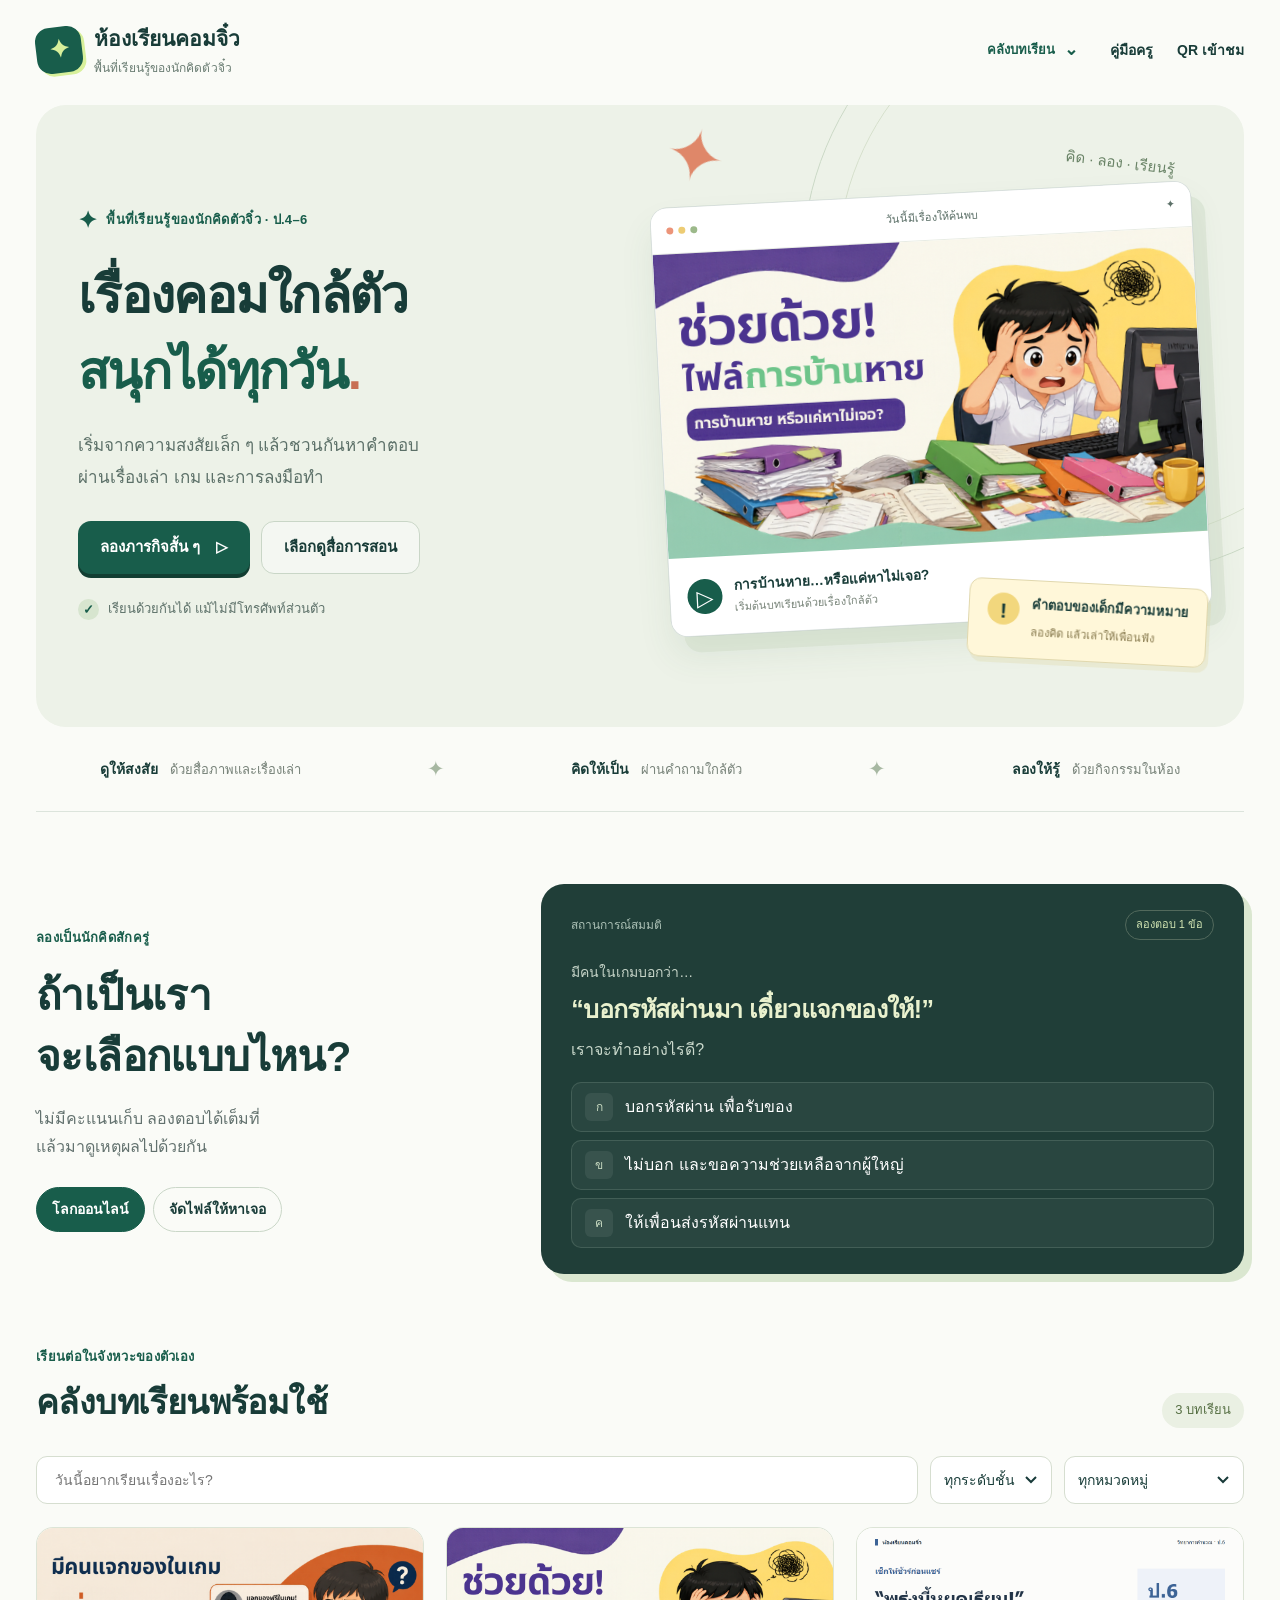
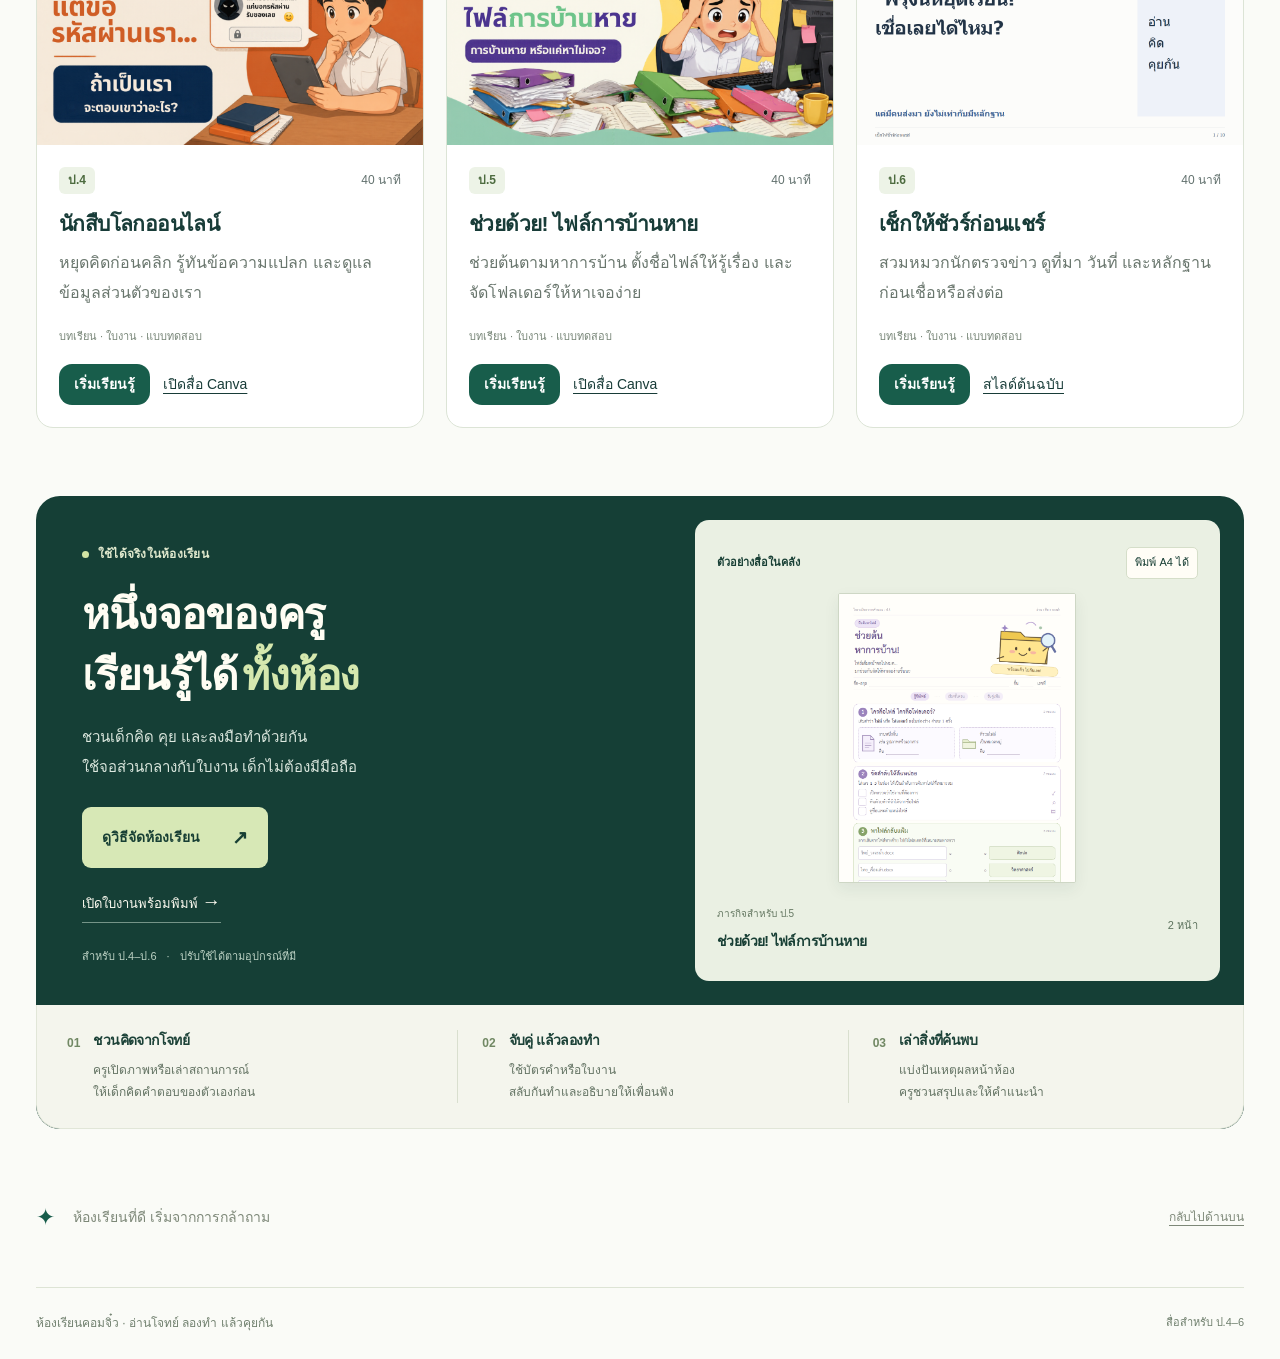
==== commit e6870a55: "Use accessible hover and touch dropdown for grade navigation" ====
--- a/docs/index.html
+++ b/docs/index.html
@@ -1,3 +1,3 @@
 <!doctype html>
 <html lang="th"><head><meta charset="utf-8"><meta name="viewport" content="width=device-width,initial-scale=1"><meta name="theme-color" content="#185d4b"><title>ห้องเรียนคอมจิ๋ว · เรื่องคอมใกล้ตัว สนุกได้ทุกวัน</title><link rel="stylesheet" href="./style.css"><link rel="stylesheet" href="./polish.css"><link rel="stylesheet" href="./classroom.css"><script defer src="./qrcode.js"></script><script defer src="./app.js"></script></head>
-<body><a class="skip-link" href="#mainContent">ข้ามไปเนื้อหา</a><header class="header"><a class="brand" href="#"><span class="logo" aria-hidden="true">✦</span><span>ห้องเรียนคอมจิ๋ว<small>พื้นที่เรียนรู้ของนักคิดตัวจิ๋ว</small></span></a><nav aria-label="เมนูหลัก"><div class="grade-navigation" aria-label="คลังบทเรียน แยกตามชั้น"><a class="grade-nav-title" href="#library">คลังบทเรียน</a><div class="grade-nav-links"><a data-nav-grade="" href="#library">ทั้งหมด</a><a data-nav-grade="4" href="#library/4">ป.4</a><a data-nav-grade="5" href="#library/5">ป.5</a><a data-nav-grade="6" href="#library/6">ป.6</a></div></div><a href="./teacher-guide.html">คู่มือครู</a><a id="shareLink" href="#share" hidden>QR เข้าชม</a><button id="adminButton" class="outline" hidden>โหมดคุณครู</button></nav></header><div id="mainContent" tabindex="-1"><main id="app"><p class="loading">กำลังเตรียมห้องเรียน…</p></main></div><footer>ห้องเรียนคอมจิ๋ว · อ่านโจทย์ ลองทำ แล้วคุยกัน <span>สื่อสำหรับ ป.4–6</span></footer><dialog id="auth"><form id="loginForm"><button type="button" class="close" aria-label="ปิด">×</button><div class="eyebrow">ห้องเตรียมสื่อ</div><h2 id="authTitle">ยินดีต้อนรับคุณครู</h2><p id="authHelp"></p><label>รหัสผ่าน<input name="password" type="password" minlength="8" maxlength="128" required autocomplete="current-password"></label><p id="authError" class="error" role="alert"></p><button class="primary" type="submit">เข้าห้องคุณครู</button></form></dialog><div id="toast" role="status"></div></body></html>
+<body><a class="skip-link" href="#mainContent">ข้ามไปเนื้อหา</a><header class="header"><a class="brand" href="#"><span class="logo" aria-hidden="true">✦</span><span>ห้องเรียนคอมจิ๋ว<small>พื้นที่เรียนรู้ของนักคิดตัวจิ๋ว</small></span></a><nav aria-label="เมนูหลัก"><div class="grade-navigation" aria-label="คลังบทเรียน แยกตามชั้น"><button type="button" class="grade-nav-title" aria-expanded="false" aria-controls="grade-menu">คลังบทเรียน <span aria-hidden="true">⌄</span></button><div class="grade-nav-links" id="grade-menu" hidden><a data-nav-grade="" href="#library">ทั้งหมด</a><a data-nav-grade="4" href="#library/4">ป.4</a><a data-nav-grade="5" href="#library/5">ป.5</a><a data-nav-grade="6" href="#library/6">ป.6</a></div></div><a href="./teacher-guide.html">คู่มือครู</a><a id="shareLink" href="#share" hidden>QR เข้าชม</a><button id="adminButton" class="outline" hidden>โหมดคุณครู</button></nav></header><div id="mainContent" tabindex="-1"><main id="app"><p class="loading">กำลังเตรียมห้องเรียน…</p></main></div><footer>ห้องเรียนคอมจิ๋ว · อ่านโจทย์ ลองทำ แล้วคุยกัน <span>สื่อสำหรับ ป.4–6</span></footer><dialog id="auth"><form id="loginForm"><button type="button" class="close" aria-label="ปิด">×</button><div class="eyebrow">ห้องเตรียมสื่อ</div><h2 id="authTitle">ยินดีต้อนรับคุณครู</h2><p id="authHelp"></p><label>รหัสผ่าน<input name="password" type="password" minlength="8" maxlength="128" required autocomplete="current-password"></label><p id="authError" class="error" role="alert"></p><button class="primary" type="submit">เข้าห้องคุณครู</button></form></dialog><div id="toast" role="status"></div></body></html>
--- a/docs/classroom.css
+++ b/docs/classroom.css
@@ -31,4 +31,7 @@
 /* Grade navigation */
 .header nav{flex-wrap:wrap}.grade-navigation{display:flex;align-items:center;gap:12px}.header .grade-nav-title{font-weight:700;font-size:13px;white-space:nowrap}.grade-nav-links{display:flex;gap:3px;background:#edf1e6;border:1px solid #dce3d2;padding:4px;border-radius:9px}.header .grade-nav-links a{display:block;padding:7px 10px;border-radius:6px;font-size:12px;line-height:1.3;white-space:nowrap;text-decoration:none;border:0}.header .grade-nav-links a:hover{background:#dde7ce}.header .grade-nav-links a[aria-current]{background:#185d4b;color:white}.grade-nav-links a:focus-visible{outline:3px solid #bd673e;outline-offset:2px}#library{scroll-margin-top:100px}@media(max-width:760px){.header nav{gap:10px}.grade-navigation{width:100%;justify-content:space-between;gap:8px}.header .grade-nav-links a{padding:8px 10px}.header .grade-nav-title{font-size:12px}#library{scroll-margin-top:155px}}
 
+/* Grade dropdown appearance */
+.header{overflow:visible}.grade-navigation{position:relative;display:block;width:auto}.header button.grade-nav-title{display:flex;align-items:center;gap:9px;background:transparent;border:0;border-radius:7px;padding:10px 8px;color:#185d4b;font:inherit;font-size:13px;font-weight:700;cursor:pointer;box-shadow:none}.header button.grade-nav-title:hover,.header button.grade-nav-title[aria-expanded="true"]{background:#eaf0e2}.grade-nav-title span{font-size:17px;line-height:1}.grade-nav-links{position:absolute;z-index:110;top:100%;left:0;display:flex;flex-direction:column;gap:3px;width:190px;background:#fffef9;padding:8px;border:1px solid #dce3d2;border-radius:12px;box-shadow:0 12px 30px #153f3626}.grade-nav-links[hidden]{display:none!important}.header .grade-nav-links a{font-size:13px;padding:12px 14px;text-align:left;border-radius:7px}.header button.grade-nav-title:focus-visible{outline:3px solid #bd673e;outline-offset:3px}@media(max-width:760px){.grade-navigation{width:auto;flex:0 0 auto}.header nav{overflow:visible}.grade-nav-links{width:180px}.header .grade-nav-links a{padding:13px 14px}.header button.grade-nav-title{font-size:12px}#library{scroll-margin-top:120px}}
+
 #publicQR{width:min(320px,100%);padding:12px;background:white}#publicQR svg{width:100%;height:auto}#publicURL{overflow-wrap:anywhere}
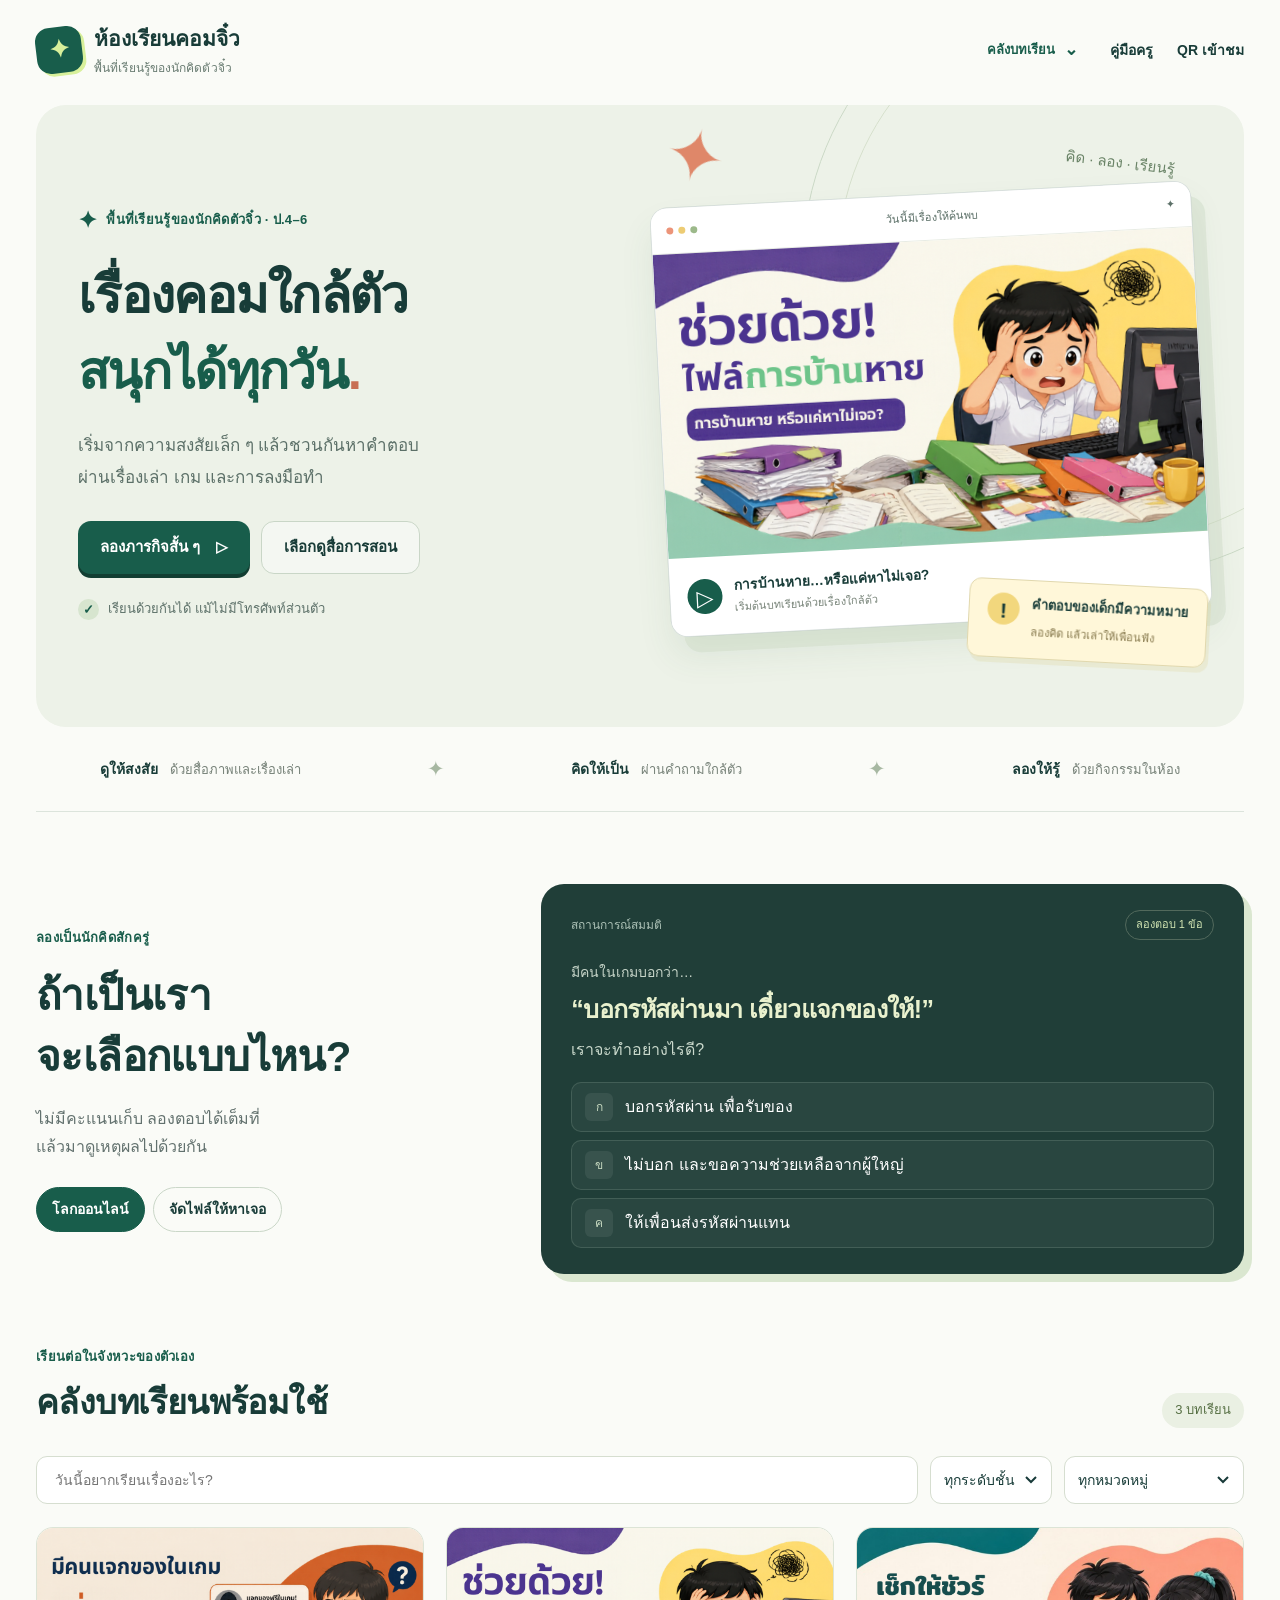
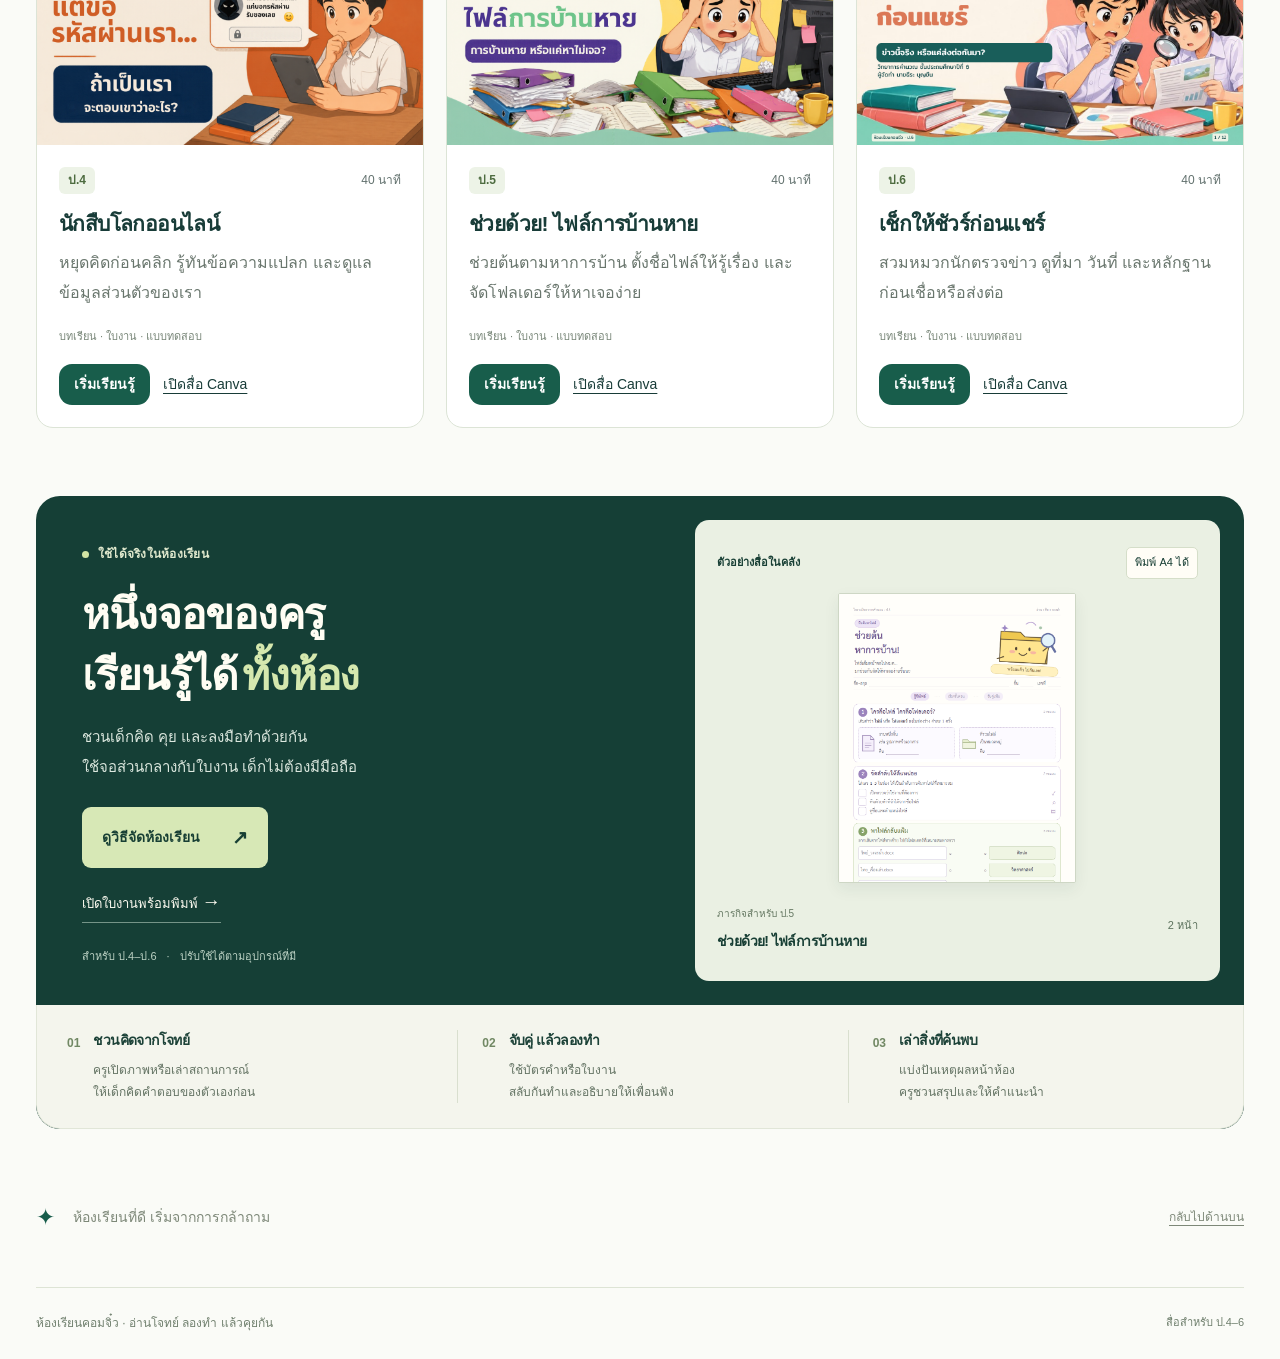
==== commit 8bf7e067: "Update Grade 6 Canva cover and presentation link" ====
--- a/docs/index.html
+++ b/docs/index.html
@@ -1,3 +1,3 @@
 <!doctype html>
-<html lang="th"><head><meta charset="utf-8"><meta name="viewport" content="width=device-width,initial-scale=1"><meta name="theme-color" content="#185d4b"><title>ห้องเรียนคอมจิ๋ว · เรื่องคอมใกล้ตัว สนุกได้ทุกวัน</title><link rel="stylesheet" href="./style.css"><link rel="stylesheet" href="./polish.css"><link rel="stylesheet" href="./classroom.css"><script defer src="./qrcode.js"></script><script defer src="./app.js"></script></head>
+<html lang="th"><head><meta charset="utf-8"><meta name="viewport" content="width=device-width,initial-scale=1"><meta name="theme-color" content="#185d4b"><title>ห้องเรียนคอมจิ๋ว · เรื่องคอมใกล้ตัว สนุกได้ทุกวัน</title><link rel="stylesheet" href="./style.css"><link rel="stylesheet" href="./polish.css"><link rel="stylesheet" href="./classroom.css"><script defer src="./qrcode.js"></script><script defer src="./app.js?v=p6-mitr2"></script></head>
 <body><a class="skip-link" href="#mainContent">ข้ามไปเนื้อหา</a><header class="header"><a class="brand" href="#"><span class="logo" aria-hidden="true">✦</span><span>ห้องเรียนคอมจิ๋ว<small>พื้นที่เรียนรู้ของนักคิดตัวจิ๋ว</small></span></a><nav aria-label="เมนูหลัก"><div class="grade-navigation" aria-label="คลังบทเรียน แยกตามชั้น"><button type="button" class="grade-nav-title" aria-expanded="false" aria-controls="grade-menu">คลังบทเรียน <span aria-hidden="true">⌄</span></button><div class="grade-nav-links" id="grade-menu" hidden><a data-nav-grade="" href="#library">ทั้งหมด</a><a data-nav-grade="4" href="#library/4">ป.4</a><a data-nav-grade="5" href="#library/5">ป.5</a><a data-nav-grade="6" href="#library/6">ป.6</a></div></div><a href="./teacher-guide.html">คู่มือครู</a><a id="shareLink" href="#share" hidden>QR เข้าชม</a><button id="adminButton" class="outline" hidden>โหมดคุณครู</button></nav></header><div id="mainContent" tabindex="-1"><main id="app"><p class="loading">กำลังเตรียมห้องเรียน…</p></main></div><footer>ห้องเรียนคอมจิ๋ว · อ่านโจทย์ ลองทำ แล้วคุยกัน <span>สื่อสำหรับ ป.4–6</span></footer><dialog id="auth"><form id="loginForm"><button type="button" class="close" aria-label="ปิด">×</button><div class="eyebrow">ห้องเตรียมสื่อ</div><h2 id="authTitle">ยินดีต้อนรับคุณครู</h2><p id="authHelp"></p><label>รหัสผ่าน<input name="password" type="password" minlength="8" maxlength="128" required autocomplete="current-password"></label><p id="authError" class="error" role="alert"></p><button class="primary" type="submit">เข้าห้องคุณครู</button></form></dialog><div id="toast" role="status"></div></body></html>
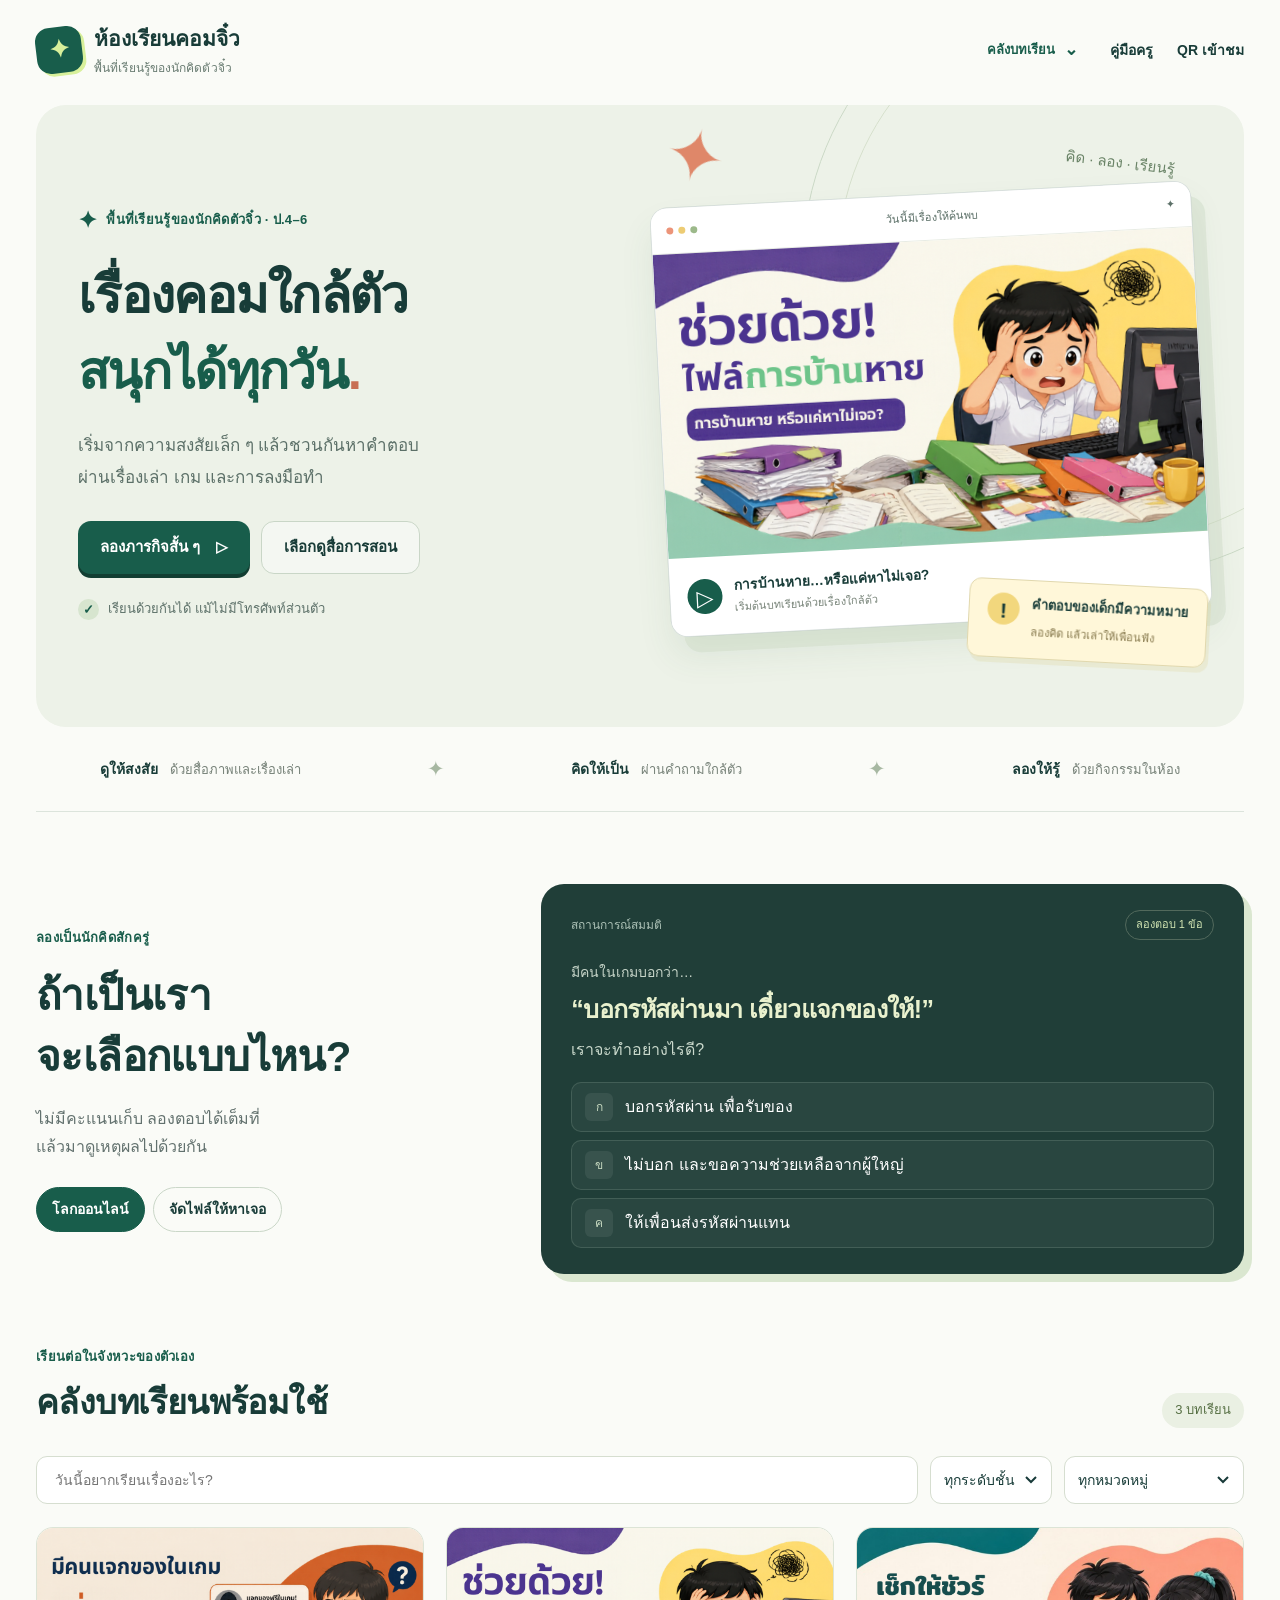
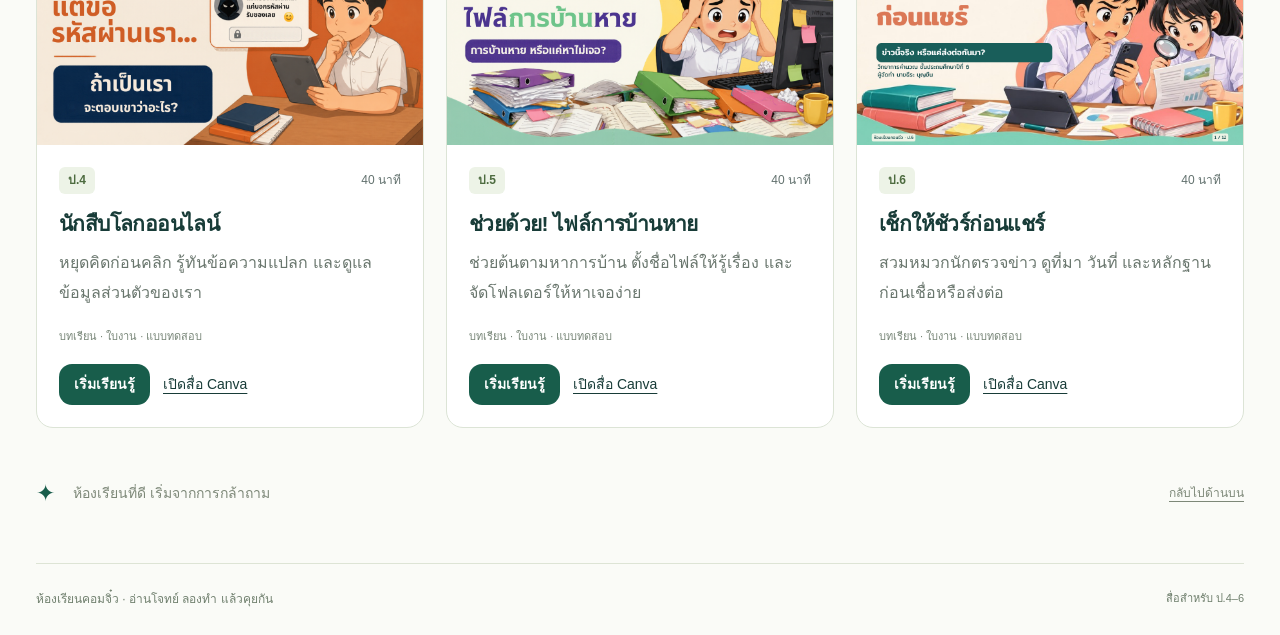
==== commit 6992c7d0: "Remove classroom showcase section from home page" ====
--- a/docs/index.html
+++ b/docs/index.html
@@ -1,3 +1,3 @@
 <!doctype html>
-<html lang="th"><head><meta charset="utf-8"><meta name="viewport" content="width=device-width,initial-scale=1"><meta name="theme-color" content="#185d4b"><title>ห้องเรียนคอมจิ๋ว · เรื่องคอมใกล้ตัว สนุกได้ทุกวัน</title><link rel="stylesheet" href="./style.css"><link rel="stylesheet" href="./polish.css"><link rel="stylesheet" href="./classroom.css"><script defer src="./qrcode.js"></script><script defer src="./app.js?v=p6-mitr2"></script></head>
+<html lang="th"><head><meta charset="utf-8"><meta name="viewport" content="width=device-width,initial-scale=1"><meta name="theme-color" content="#185d4b"><title>ห้องเรียนคอมจิ๋ว · เรื่องคอมใกล้ตัว สนุกได้ทุกวัน</title><link rel="stylesheet" href="./style.css"><link rel="stylesheet" href="./polish.css"><link rel="stylesheet" href="./classroom.css"><script defer src="./qrcode.js"></script><script defer src="./app.js?v=remove-classroom-ready"></script></head>
 <body><a class="skip-link" href="#mainContent">ข้ามไปเนื้อหา</a><header class="header"><a class="brand" href="#"><span class="logo" aria-hidden="true">✦</span><span>ห้องเรียนคอมจิ๋ว<small>พื้นที่เรียนรู้ของนักคิดตัวจิ๋ว</small></span></a><nav aria-label="เมนูหลัก"><div class="grade-navigation" aria-label="คลังบทเรียน แยกตามชั้น"><button type="button" class="grade-nav-title" aria-expanded="false" aria-controls="grade-menu">คลังบทเรียน <span aria-hidden="true">⌄</span></button><div class="grade-nav-links" id="grade-menu" hidden><a data-nav-grade="" href="#library">ทั้งหมด</a><a data-nav-grade="4" href="#library/4">ป.4</a><a data-nav-grade="5" href="#library/5">ป.5</a><a data-nav-grade="6" href="#library/6">ป.6</a></div></div><a href="./teacher-guide.html">คู่มือครู</a><a id="shareLink" href="#share" hidden>QR เข้าชม</a><button id="adminButton" class="outline" hidden>โหมดคุณครู</button></nav></header><div id="mainContent" tabindex="-1"><main id="app"><p class="loading">กำลังเตรียมห้องเรียน…</p></main></div><footer>ห้องเรียนคอมจิ๋ว · อ่านโจทย์ ลองทำ แล้วคุยกัน <span>สื่อสำหรับ ป.4–6</span></footer><dialog id="auth"><form id="loginForm"><button type="button" class="close" aria-label="ปิด">×</button><div class="eyebrow">ห้องเตรียมสื่อ</div><h2 id="authTitle">ยินดีต้อนรับคุณครู</h2><p id="authHelp"></p><label>รหัสผ่าน<input name="password" type="password" minlength="8" maxlength="128" required autocomplete="current-password"></label><p id="authError" class="error" role="alert"></p><button class="primary" type="submit">เข้าห้องคุณครู</button></form></dialog><div id="toast" role="status"></div></body></html>
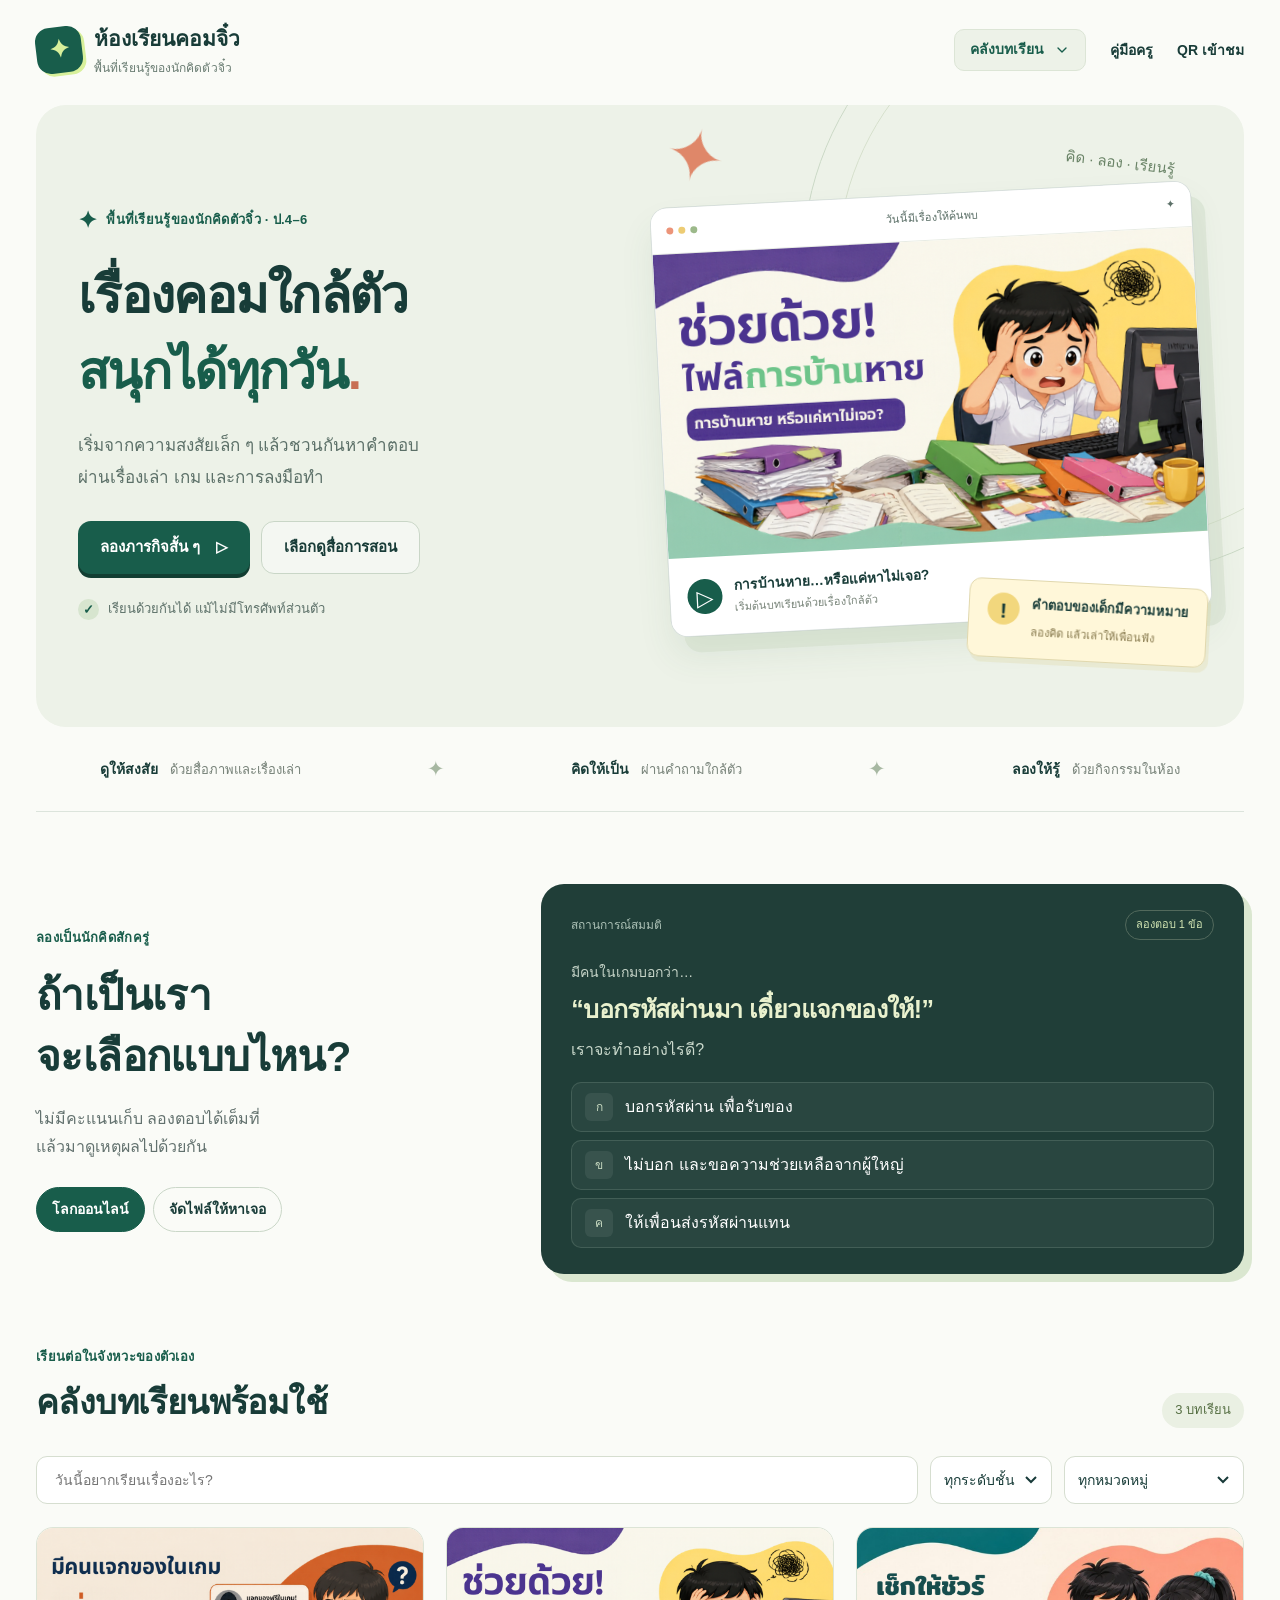
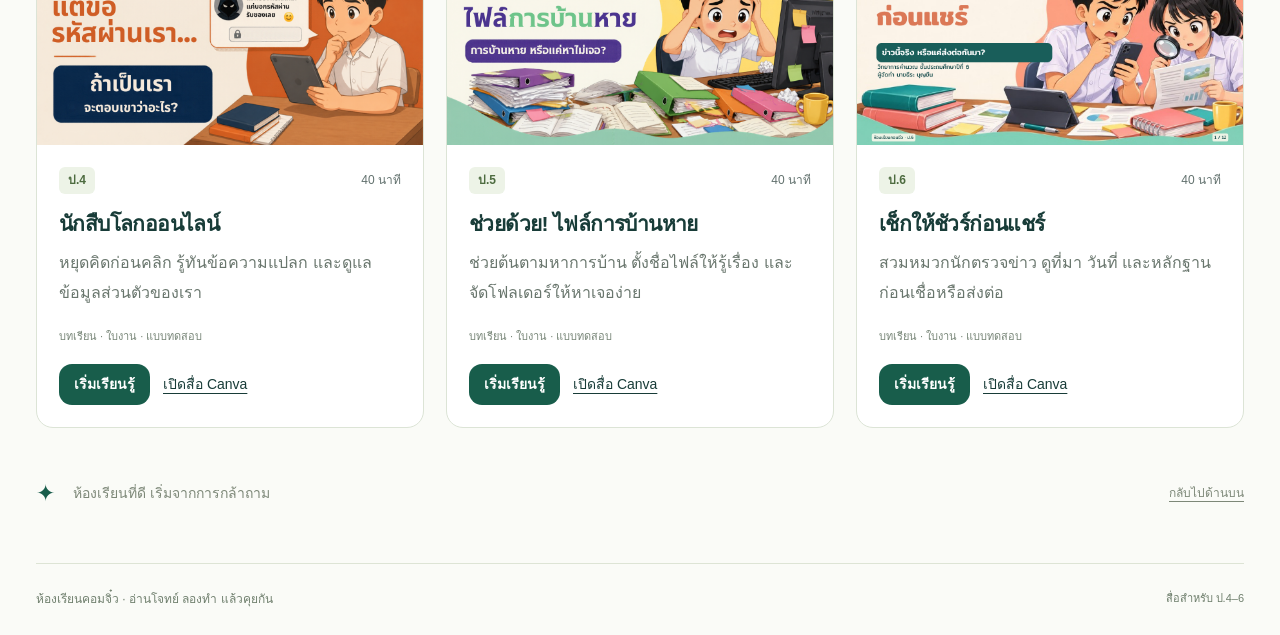
==== commit c53fff01: "Refine library navigation button and align chevron" ====
--- a/docs/index.html
+++ b/docs/index.html
@@ -1,3 +1,3 @@
 <!doctype html>
-<html lang="th"><head><meta charset="utf-8"><meta name="viewport" content="width=device-width,initial-scale=1"><meta name="theme-color" content="#185d4b"><title>ห้องเรียนคอมจิ๋ว · เรื่องคอมใกล้ตัว สนุกได้ทุกวัน</title><link rel="stylesheet" href="./style.css"><link rel="stylesheet" href="./polish.css"><link rel="stylesheet" href="./classroom.css"><script defer src="./qrcode.js"></script><script defer src="./app.js?v=remove-classroom-ready"></script></head>
-<body><a class="skip-link" href="#mainContent">ข้ามไปเนื้อหา</a><header class="header"><a class="brand" href="#"><span class="logo" aria-hidden="true">✦</span><span>ห้องเรียนคอมจิ๋ว<small>พื้นที่เรียนรู้ของนักคิดตัวจิ๋ว</small></span></a><nav aria-label="เมนูหลัก"><div class="grade-navigation" aria-label="คลังบทเรียน แยกตามชั้น"><button type="button" class="grade-nav-title" aria-expanded="false" aria-controls="grade-menu">คลังบทเรียน <span aria-hidden="true">⌄</span></button><div class="grade-nav-links" id="grade-menu" hidden><a data-nav-grade="" href="#library">ทั้งหมด</a><a data-nav-grade="4" href="#library/4">ป.4</a><a data-nav-grade="5" href="#library/5">ป.5</a><a data-nav-grade="6" href="#library/6">ป.6</a></div></div><a href="./teacher-guide.html">คู่มือครู</a><a id="shareLink" href="#share" hidden>QR เข้าชม</a><button id="adminButton" class="outline" hidden>โหมดคุณครู</button></nav></header><div id="mainContent" tabindex="-1"><main id="app"><p class="loading">กำลังเตรียมห้องเรียน…</p></main></div><footer>ห้องเรียนคอมจิ๋ว · อ่านโจทย์ ลองทำ แล้วคุยกัน <span>สื่อสำหรับ ป.4–6</span></footer><dialog id="auth"><form id="loginForm"><button type="button" class="close" aria-label="ปิด">×</button><div class="eyebrow">ห้องเตรียมสื่อ</div><h2 id="authTitle">ยินดีต้อนรับคุณครู</h2><p id="authHelp"></p><label>รหัสผ่าน<input name="password" type="password" minlength="8" maxlength="128" required autocomplete="current-password"></label><p id="authError" class="error" role="alert"></p><button class="primary" type="submit">เข้าห้องคุณครู</button></form></dialog><div id="toast" role="status"></div></body></html>
+<html lang="th"><head><meta charset="utf-8"><meta name="viewport" content="width=device-width,initial-scale=1"><meta name="theme-color" content="#185d4b"><title>ห้องเรียนคอมจิ๋ว · เรื่องคอมใกล้ตัว สนุกได้ทุกวัน</title><link rel="stylesheet" href="./style.css"><link rel="stylesheet" href="./polish.css"><link rel="stylesheet" href="./classroom.css?v=nav-refined"><script defer src="./qrcode.js"></script><script defer src="./app.js?v=lesson-sidebar"></script></head>
+<body><a class="skip-link" href="#mainContent">ข้ามไปเนื้อหา</a><header class="header"><a class="brand" href="#"><span class="logo" aria-hidden="true">✦</span><span>ห้องเรียนคอมจิ๋ว<small>พื้นที่เรียนรู้ของนักคิดตัวจิ๋ว</small></span></a><nav aria-label="เมนูหลัก"><div class="grade-navigation" aria-label="คลังบทเรียน แยกตามชั้น"><button type="button" class="grade-nav-title" aria-expanded="false" aria-controls="grade-menu">คลังบทเรียน <svg class="grade-chevron" width="16" height="16" viewBox="0 0 24 24" fill="none" stroke="currentColor" stroke-width="2" stroke-linecap="round" stroke-linejoin="round" aria-hidden="true"><path d="m6 9 6 6 6-6"/></svg></button><div class="grade-nav-links" id="grade-menu" hidden><a data-nav-grade="" href="#library">ทั้งหมด</a><a data-nav-grade="4" href="#library/4">ป.4</a><a data-nav-grade="5" href="#library/5">ป.5</a><a data-nav-grade="6" href="#library/6">ป.6</a></div></div><a href="./teacher-guide.html">คู่มือครู</a><a id="shareLink" href="#share" hidden>QR เข้าชม</a><button id="adminButton" class="outline" hidden>โหมดคุณครู</button></nav></header><div id="mainContent" tabindex="-1"><main id="app"><p class="loading">กำลังเตรียมห้องเรียน…</p></main></div><footer>ห้องเรียนคอมจิ๋ว · อ่านโจทย์ ลองทำ แล้วคุยกัน <span>สื่อสำหรับ ป.4–6</span></footer><dialog id="auth"><form id="loginForm"><button type="button" class="close" aria-label="ปิด">×</button><div class="eyebrow">ห้องเตรียมสื่อ</div><h2 id="authTitle">ยินดีต้อนรับคุณครู</h2><p id="authHelp"></p><label>รหัสผ่าน<input name="password" type="password" minlength="8" maxlength="128" required autocomplete="current-password"></label><p id="authError" class="error" role="alert"></p><button class="primary" type="submit">เข้าห้องคุณครู</button></form></dialog><div id="toast" role="status"></div></body></html>
--- a/docs/classroom.css
+++ b/docs/classroom.css
@@ -35,3 +35,30 @@
 .header{overflow:visible}.grade-navigation{position:relative;display:block;width:auto}.header button.grade-nav-title{display:flex;align-items:center;gap:9px;background:transparent;border:0;border-radius:7px;padding:10px 8px;color:#185d4b;font:inherit;font-size:13px;font-weight:700;cursor:pointer;box-shadow:none}.header button.grade-nav-title:hover,.header button.grade-nav-title[aria-expanded="true"]{background:#eaf0e2}.grade-nav-title span{font-size:17px;line-height:1}.grade-nav-links{position:absolute;z-index:110;top:100%;left:0;display:flex;flex-direction:column;gap:3px;width:190px;background:#fffef9;padding:8px;border:1px solid #dce3d2;border-radius:12px;box-shadow:0 12px 30px #153f3626}.grade-nav-links[hidden]{display:none!important}.header .grade-nav-links a{font-size:13px;padding:12px 14px;text-align:left;border-radius:7px}.header button.grade-nav-title:focus-visible{outline:3px solid #bd673e;outline-offset:3px}@media(max-width:760px){.grade-navigation{width:auto;flex:0 0 auto}.header nav{overflow:visible}.grade-nav-links{width:180px}.header .grade-nav-links a{padding:13px 14px}.header button.grade-nav-title{font-size:12px}#library{scroll-margin-top:120px}}
 
 #publicQR{width:min(320px,100%);padding:12px;background:white}#publicQR svg{width:100%;height:auto}#publicURL{overflow-wrap:anywhere}
+
+/* Lesson resources sidebar */
+@media screen {
+.lesson-layout{grid-template-columns:minmax(0,1fr) 300px;align-items:start}
+.lesson-layout>div,.lesson-sidebar{min-width:0}
+.lesson-layout .lesson-sidebar .panel{position:static}
+.lesson-layout .lesson-sidebar .lesson-resources{background:#fff;border:1px solid #d9e3d5;padding:24px}
+.lesson-resources h2{font-size:21px;margin:0 0 18px}
+.lesson-resource-links{display:flex;flex-direction:column;gap:10px}
+.lesson-resource-links .button{display:block;width:100%;box-sizing:border-box;text-align:left;margin:0;padding:12px 14px;font-size:15px;line-height:1.6;white-space:normal}
+.lesson-resource-links .button:focus-visible{outline:3px solid #d48540;outline-offset:3px}
+}
+@media screen and (max-width:800px){
+.lesson-layout{grid-template-columns:minmax(0,1fr)}
+.lesson-layout .lesson-sidebar{grid-row:1}
+.lesson-resource-links{display:grid;grid-template-columns:repeat(2,minmax(0,1fr))}
+}
+@media screen and (max-width:480px){.lesson-resource-links{grid-template-columns:1fr}}
+
+/* Aligned library navigation control */
+.header button.grade-nav-title{display:inline-flex;align-items:center;justify-content:center;gap:10px;min-height:42px;padding:9px 15px;background:#edf2e8;border:1px solid #dce5d6;border-radius:10px;font-size:14px;line-height:1.5;vertical-align:middle;transition:background .15s,border-color .15s}
+.header button.grade-nav-title:hover,.header button.grade-nav-title[aria-expanded="true"]{background:#e2ebda;border-color:#becfb5}
+.grade-chevron{display:block;flex:0 0 16px;transition:transform .15s}
+.grade-nav-title[aria-expanded="true"] .grade-chevron{transform:rotate(180deg)}
+.grade-nav-links{top:calc(100% + 7px);left:auto;right:0;border-radius:10px;box-shadow:0 10px 26px #153f3618}
+.grade-navigation:after{content:'';position:absolute;top:100%;left:0;right:0;height:8px}
+@media(prefers-reduced-motion:reduce){.grade-chevron,.header button.grade-nav-title{transition:none}}
